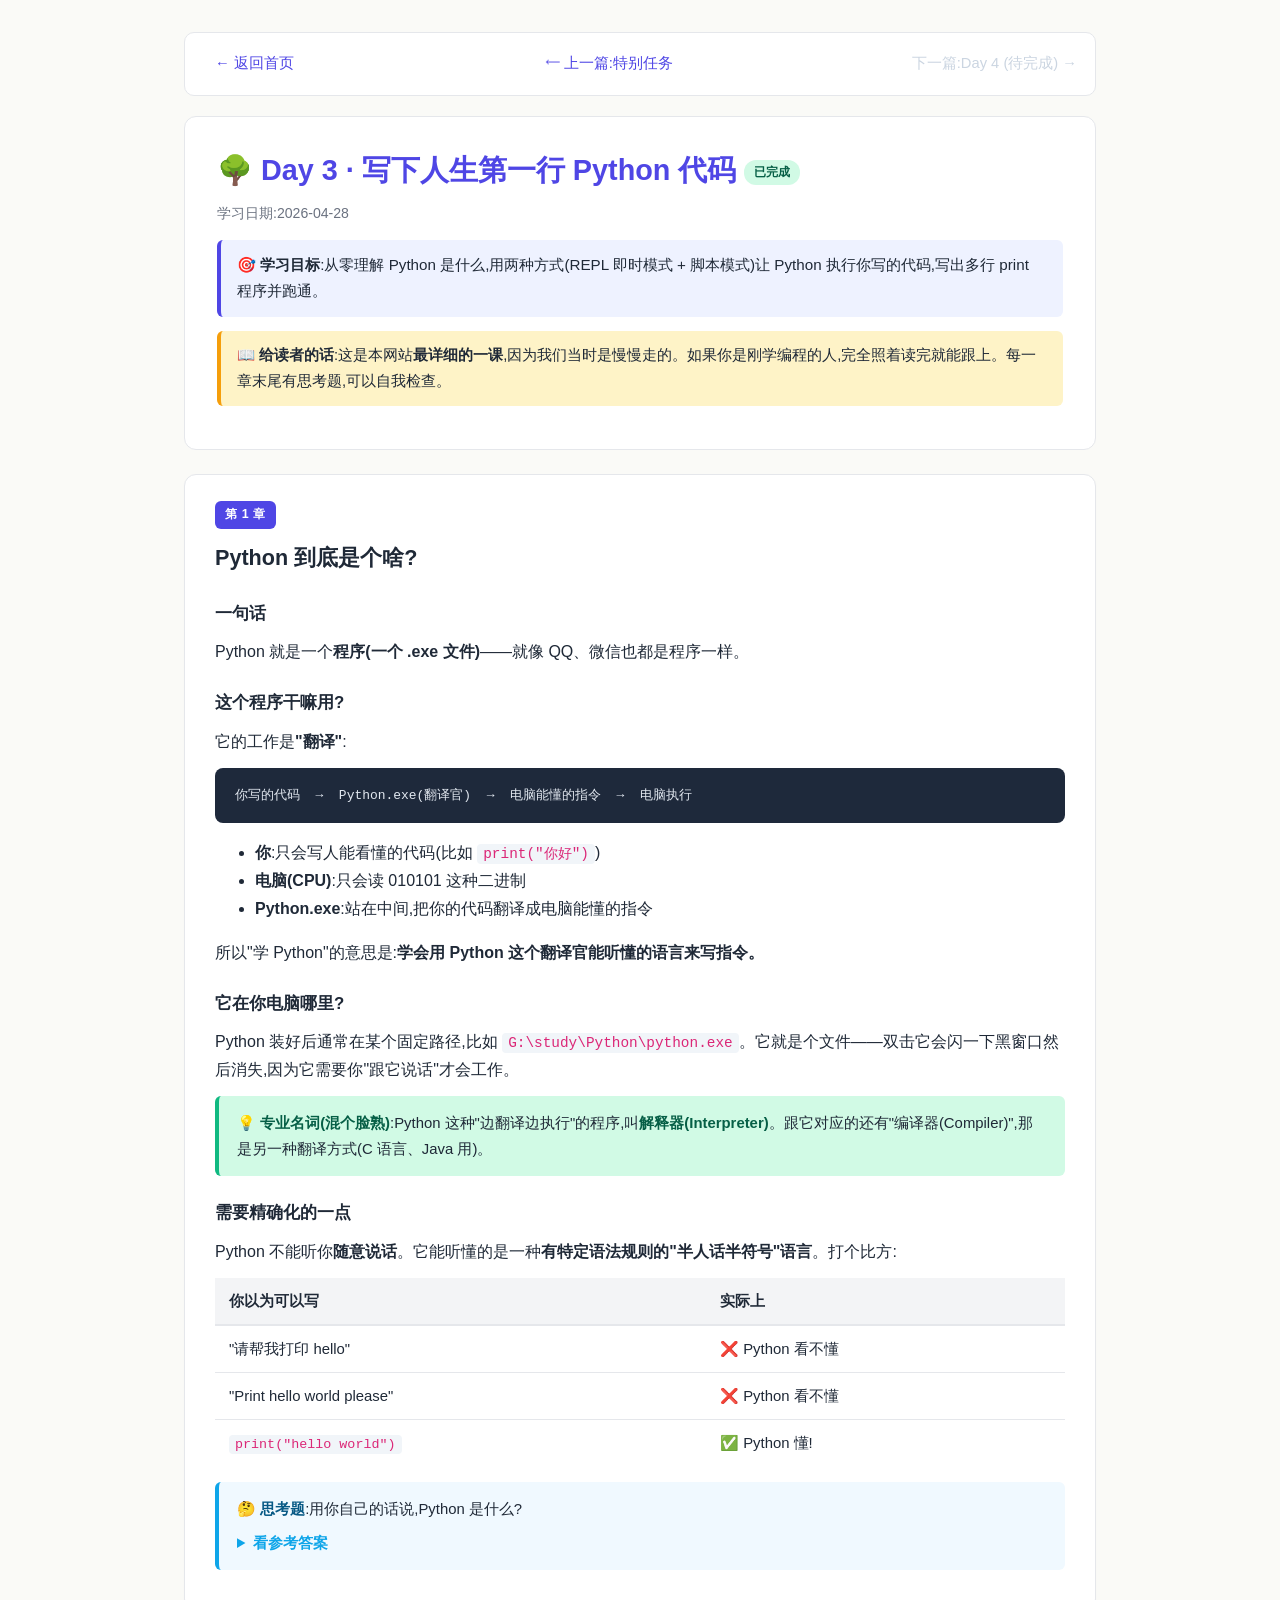
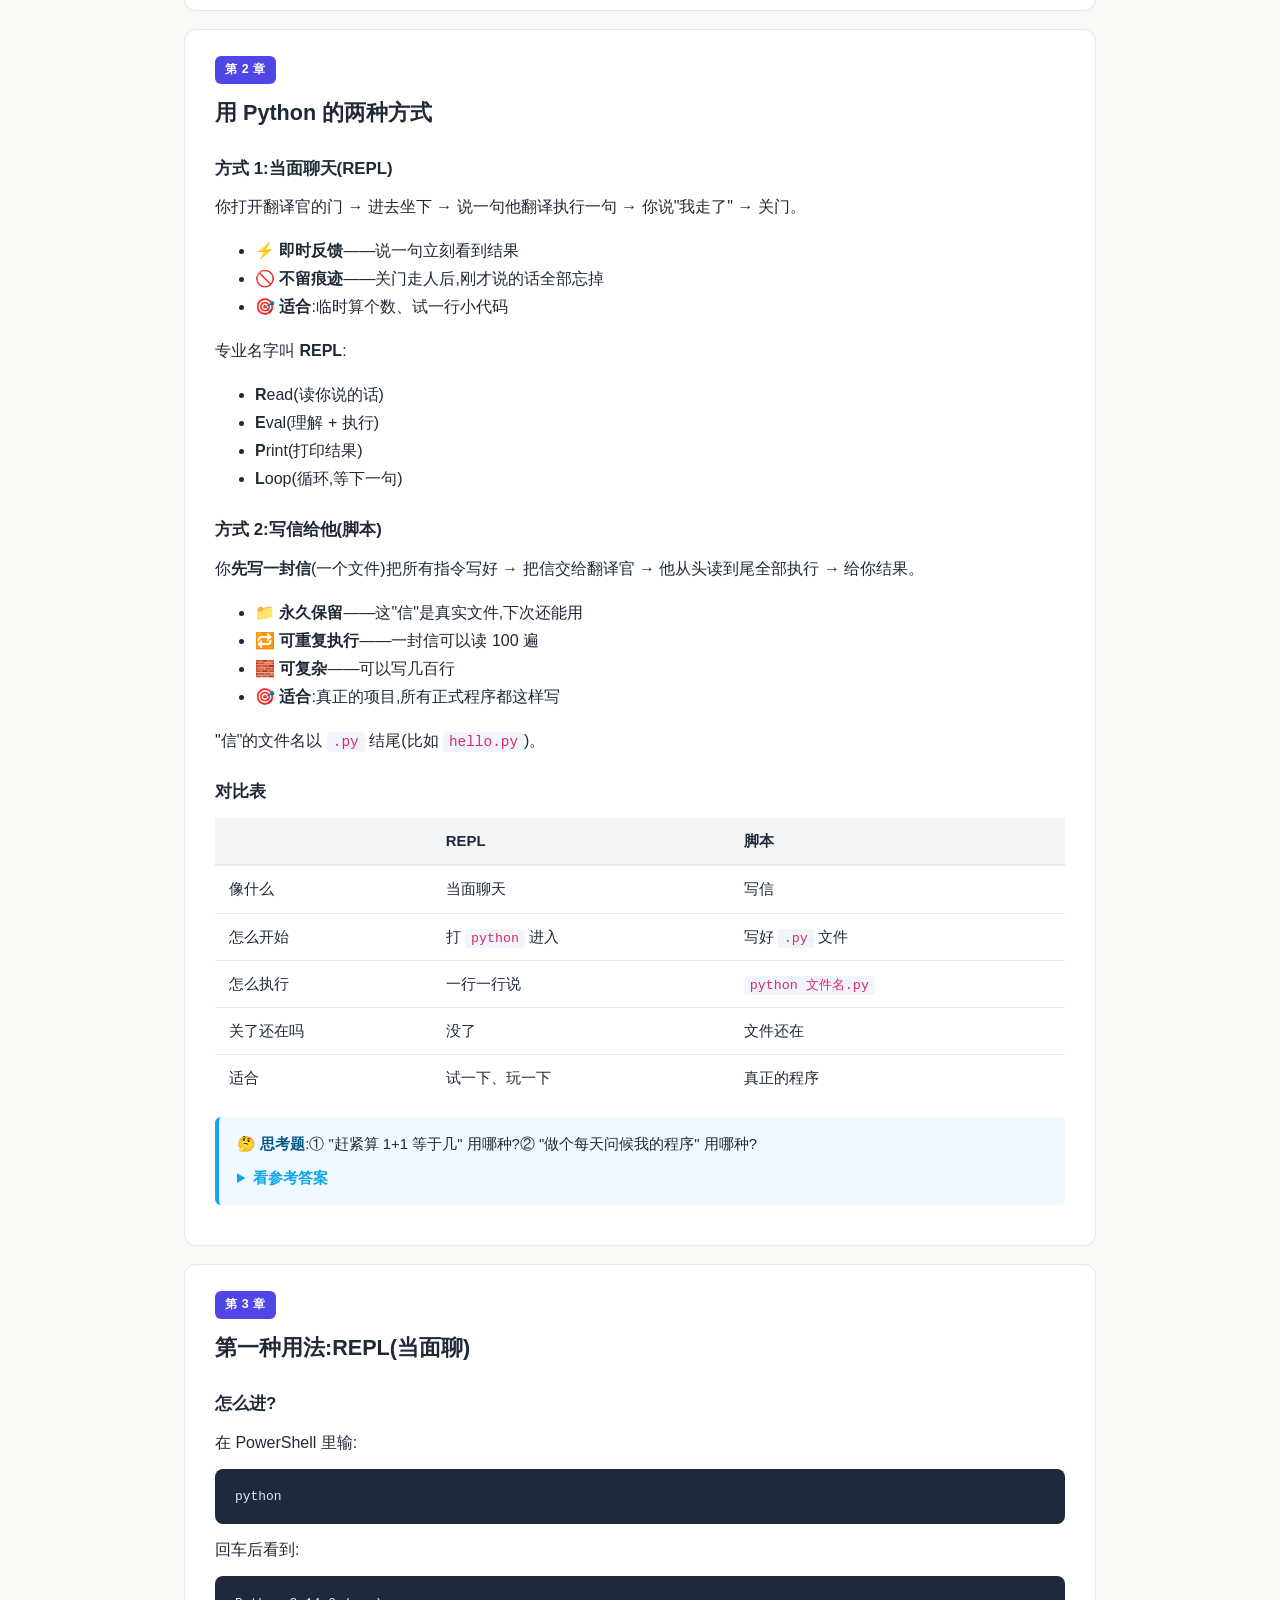
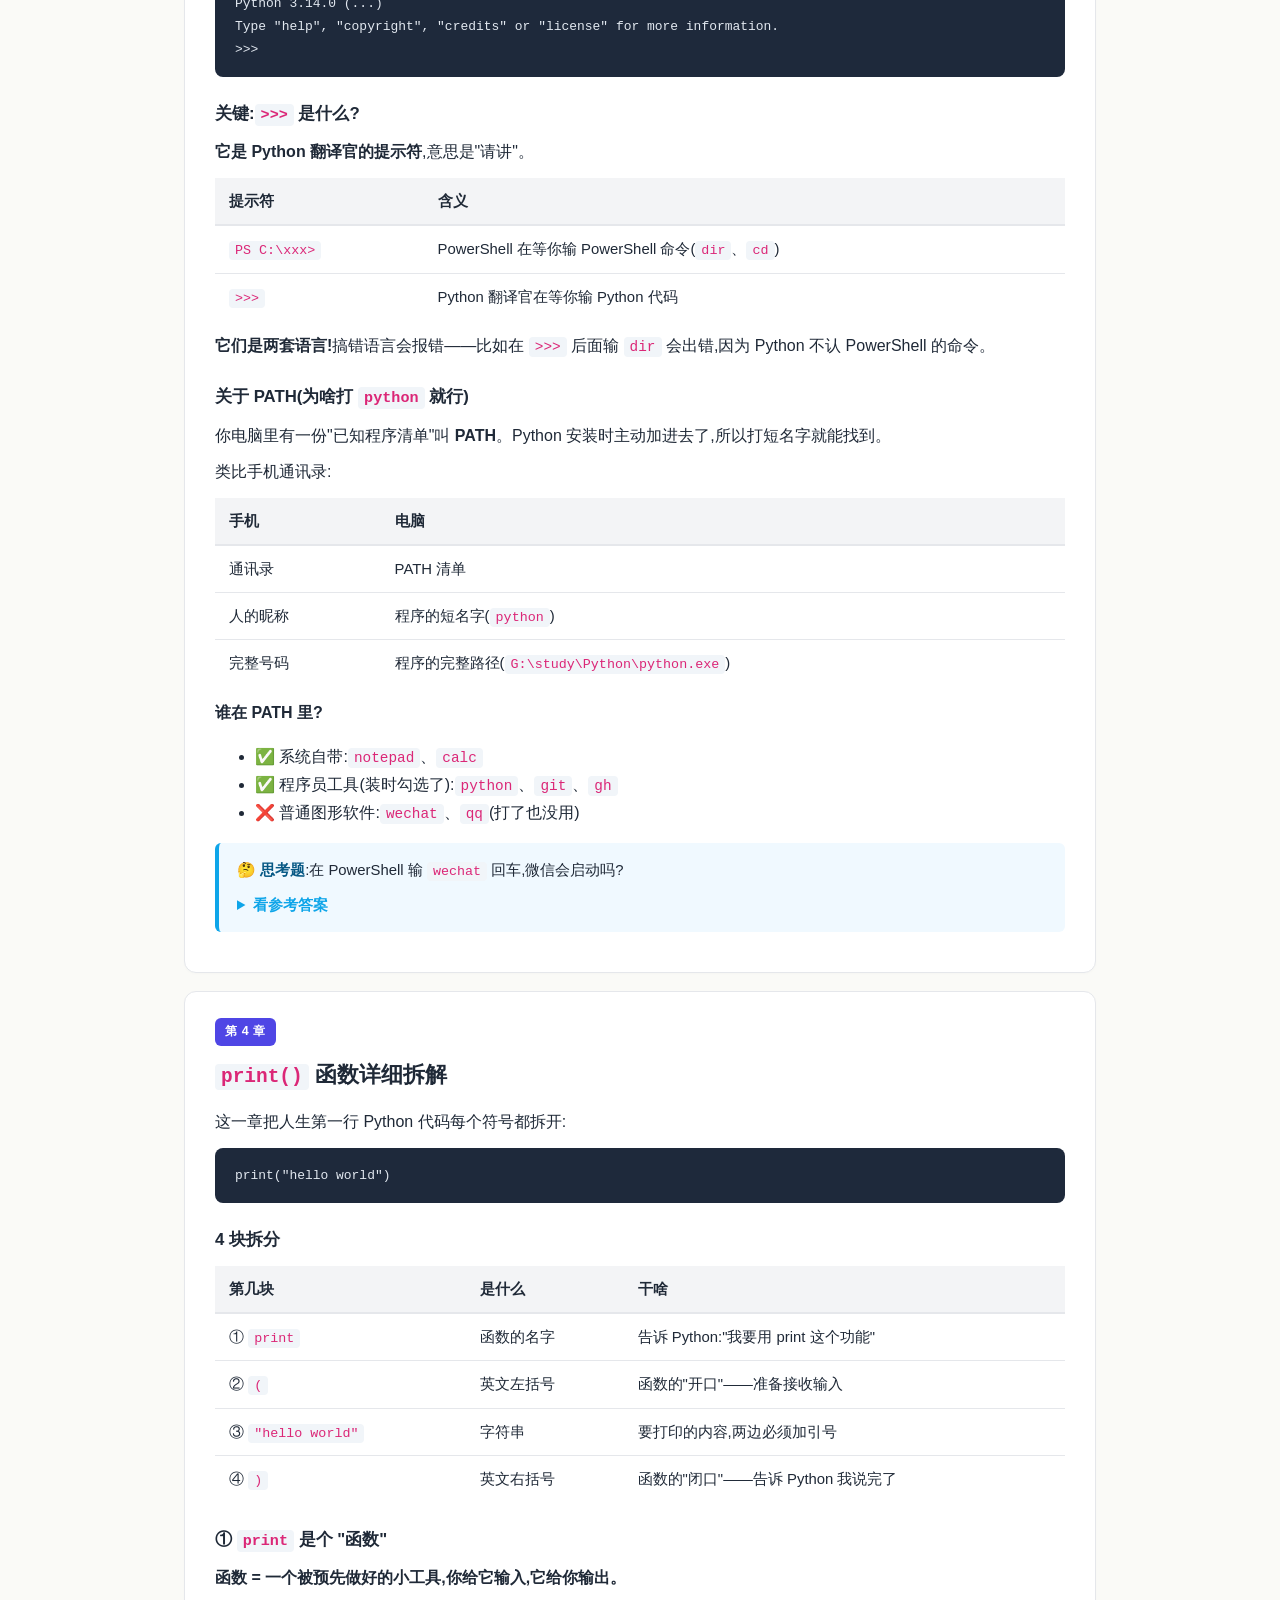
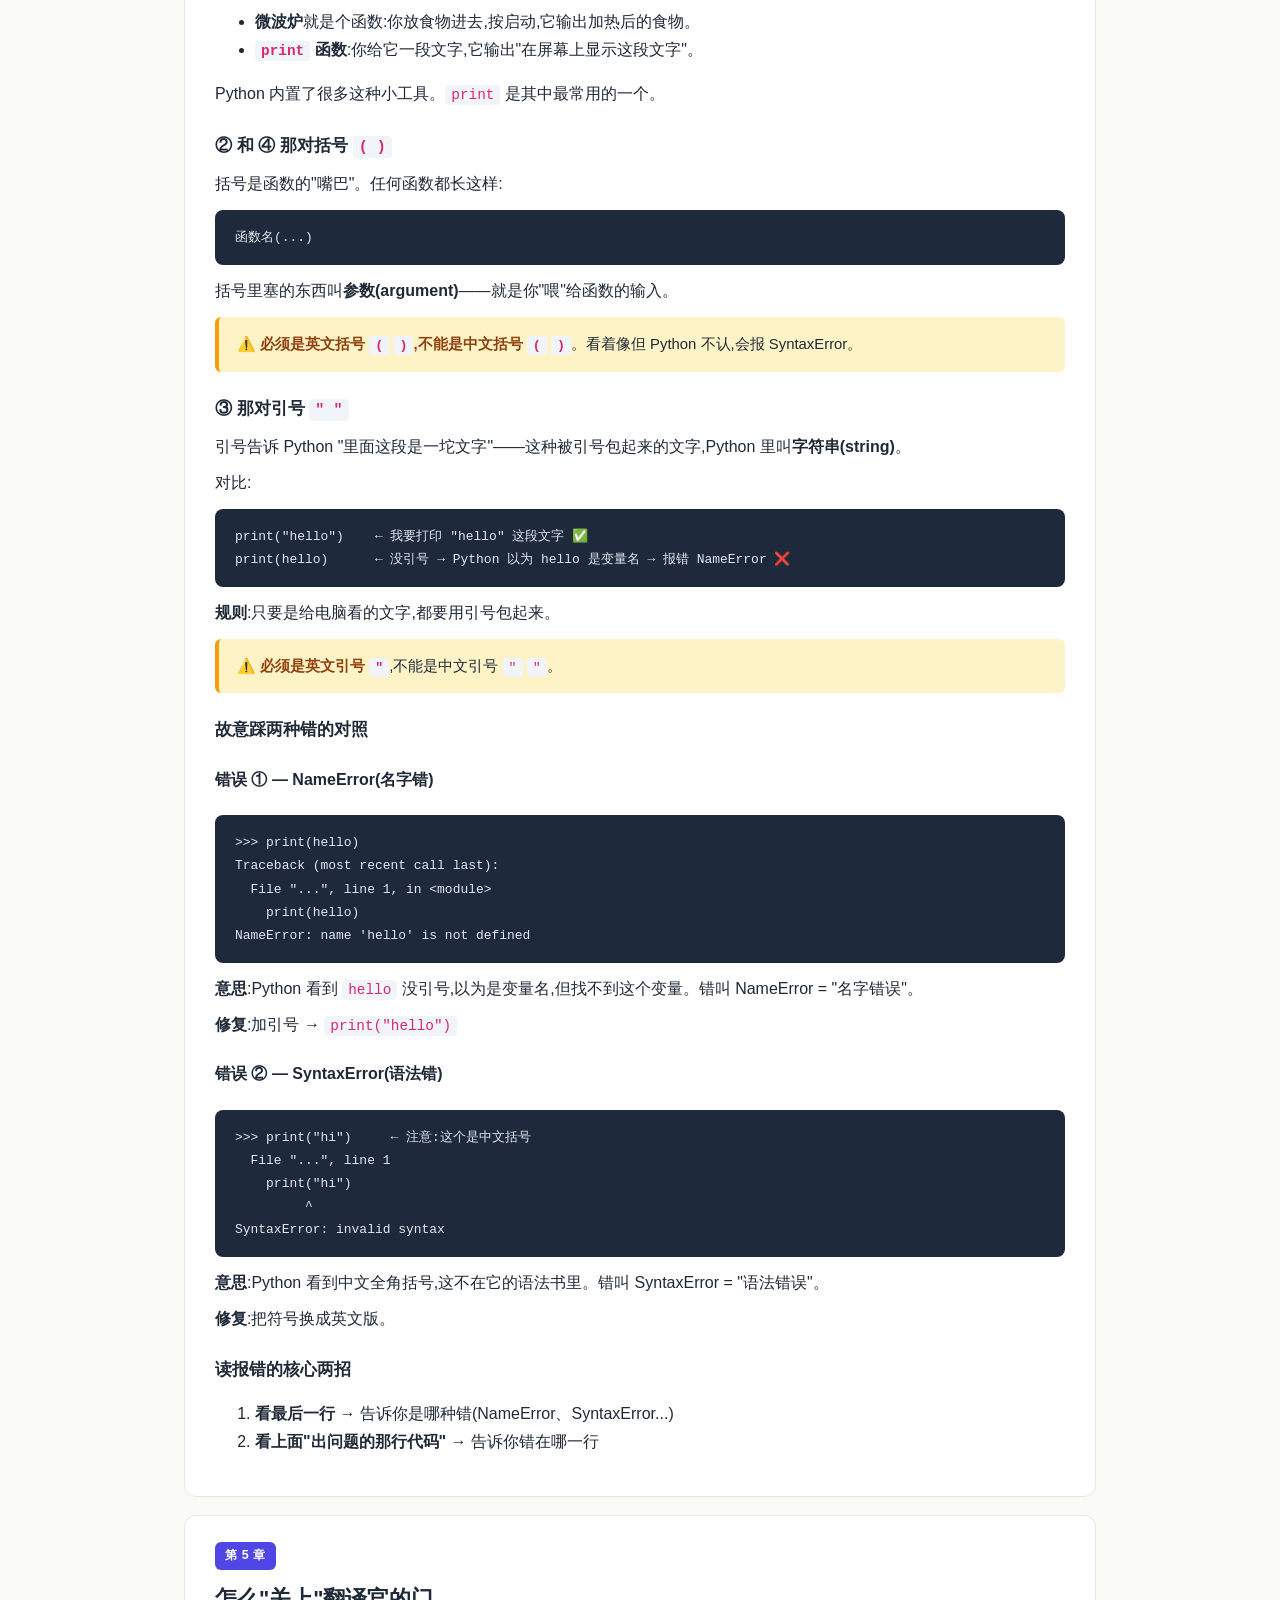
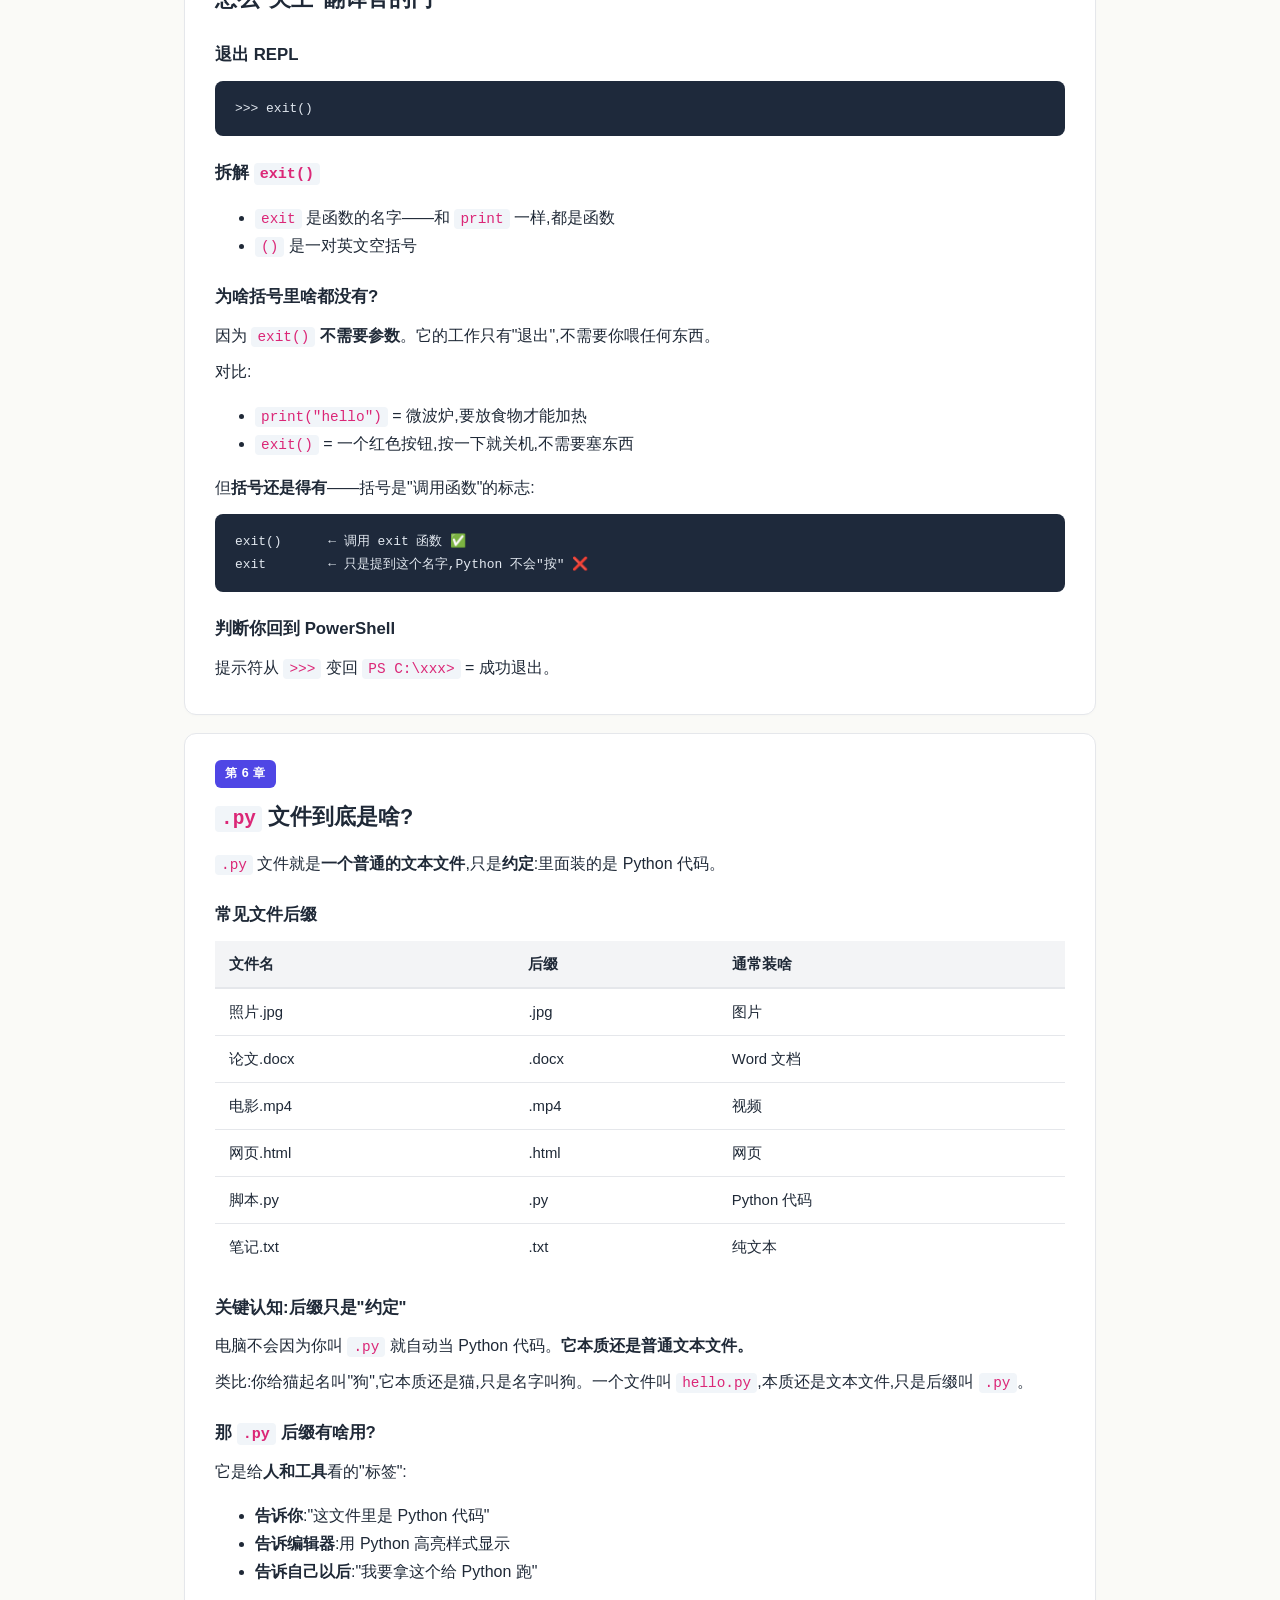
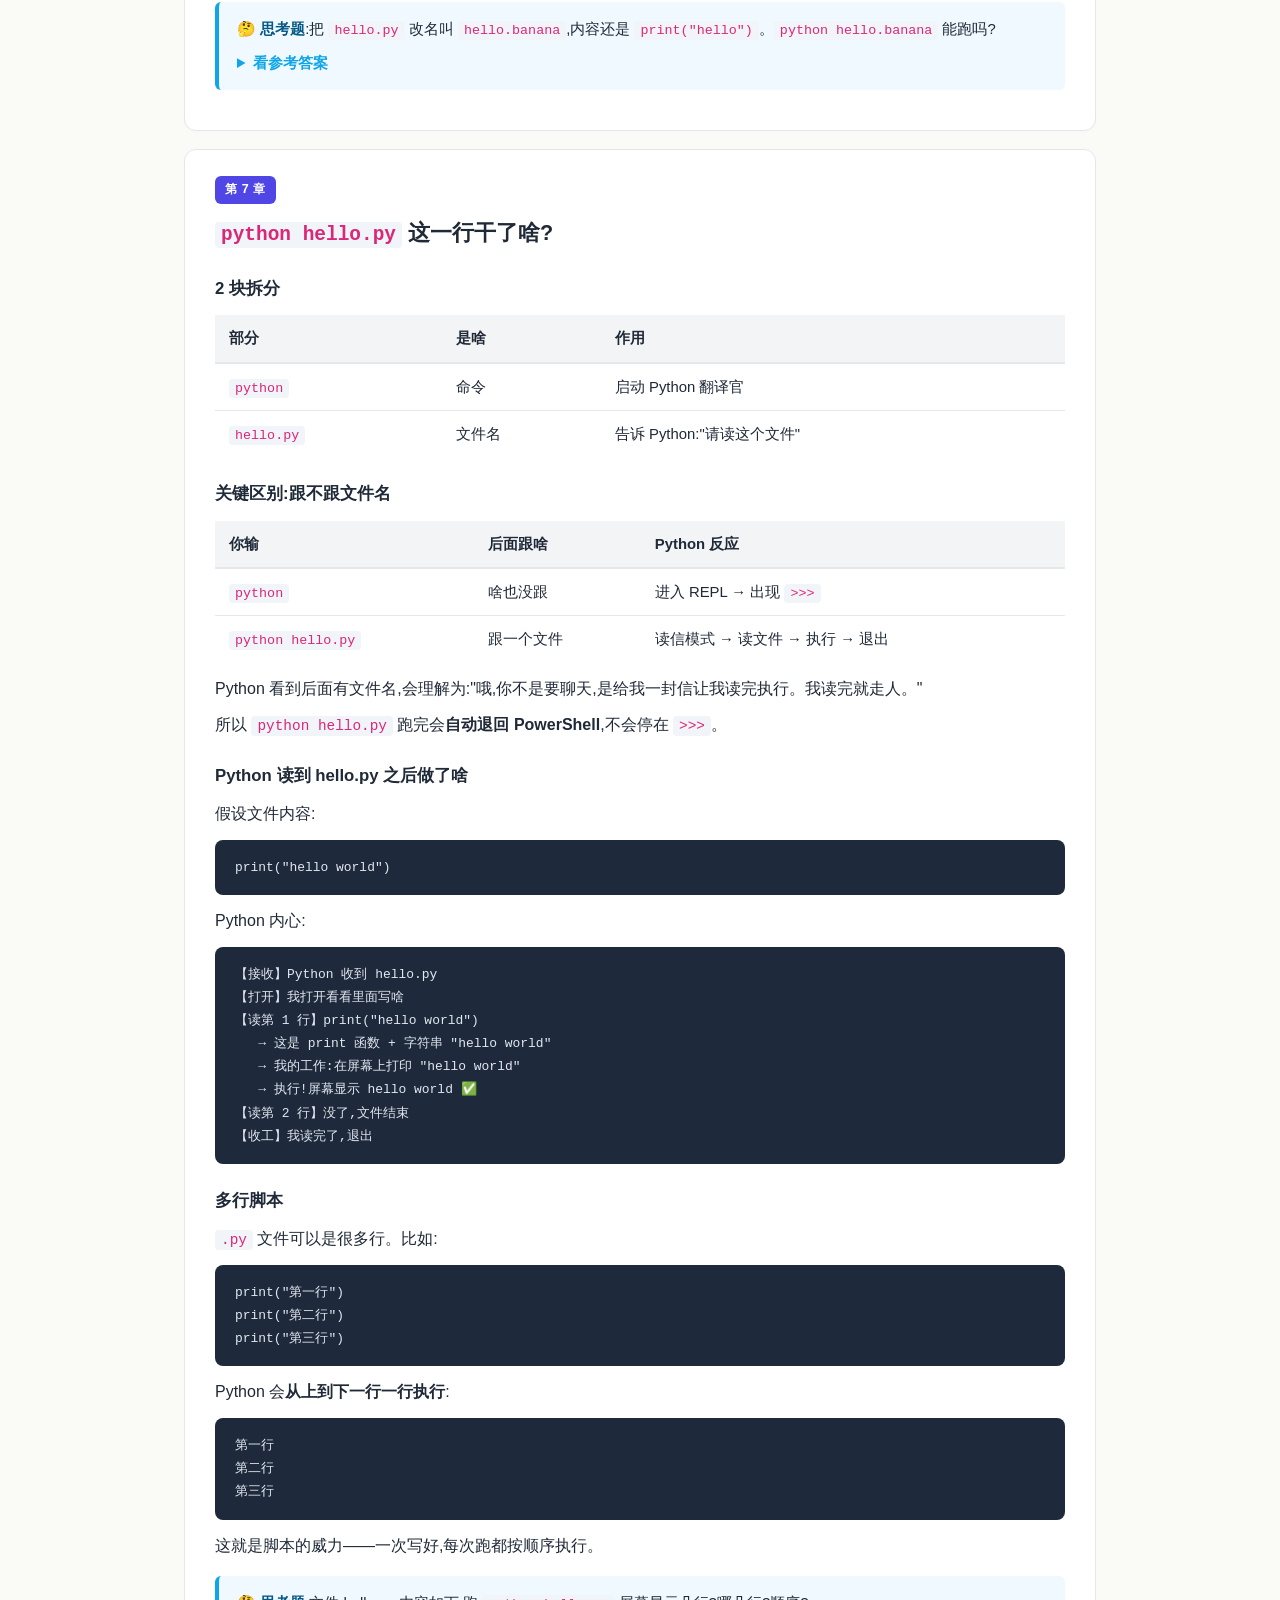
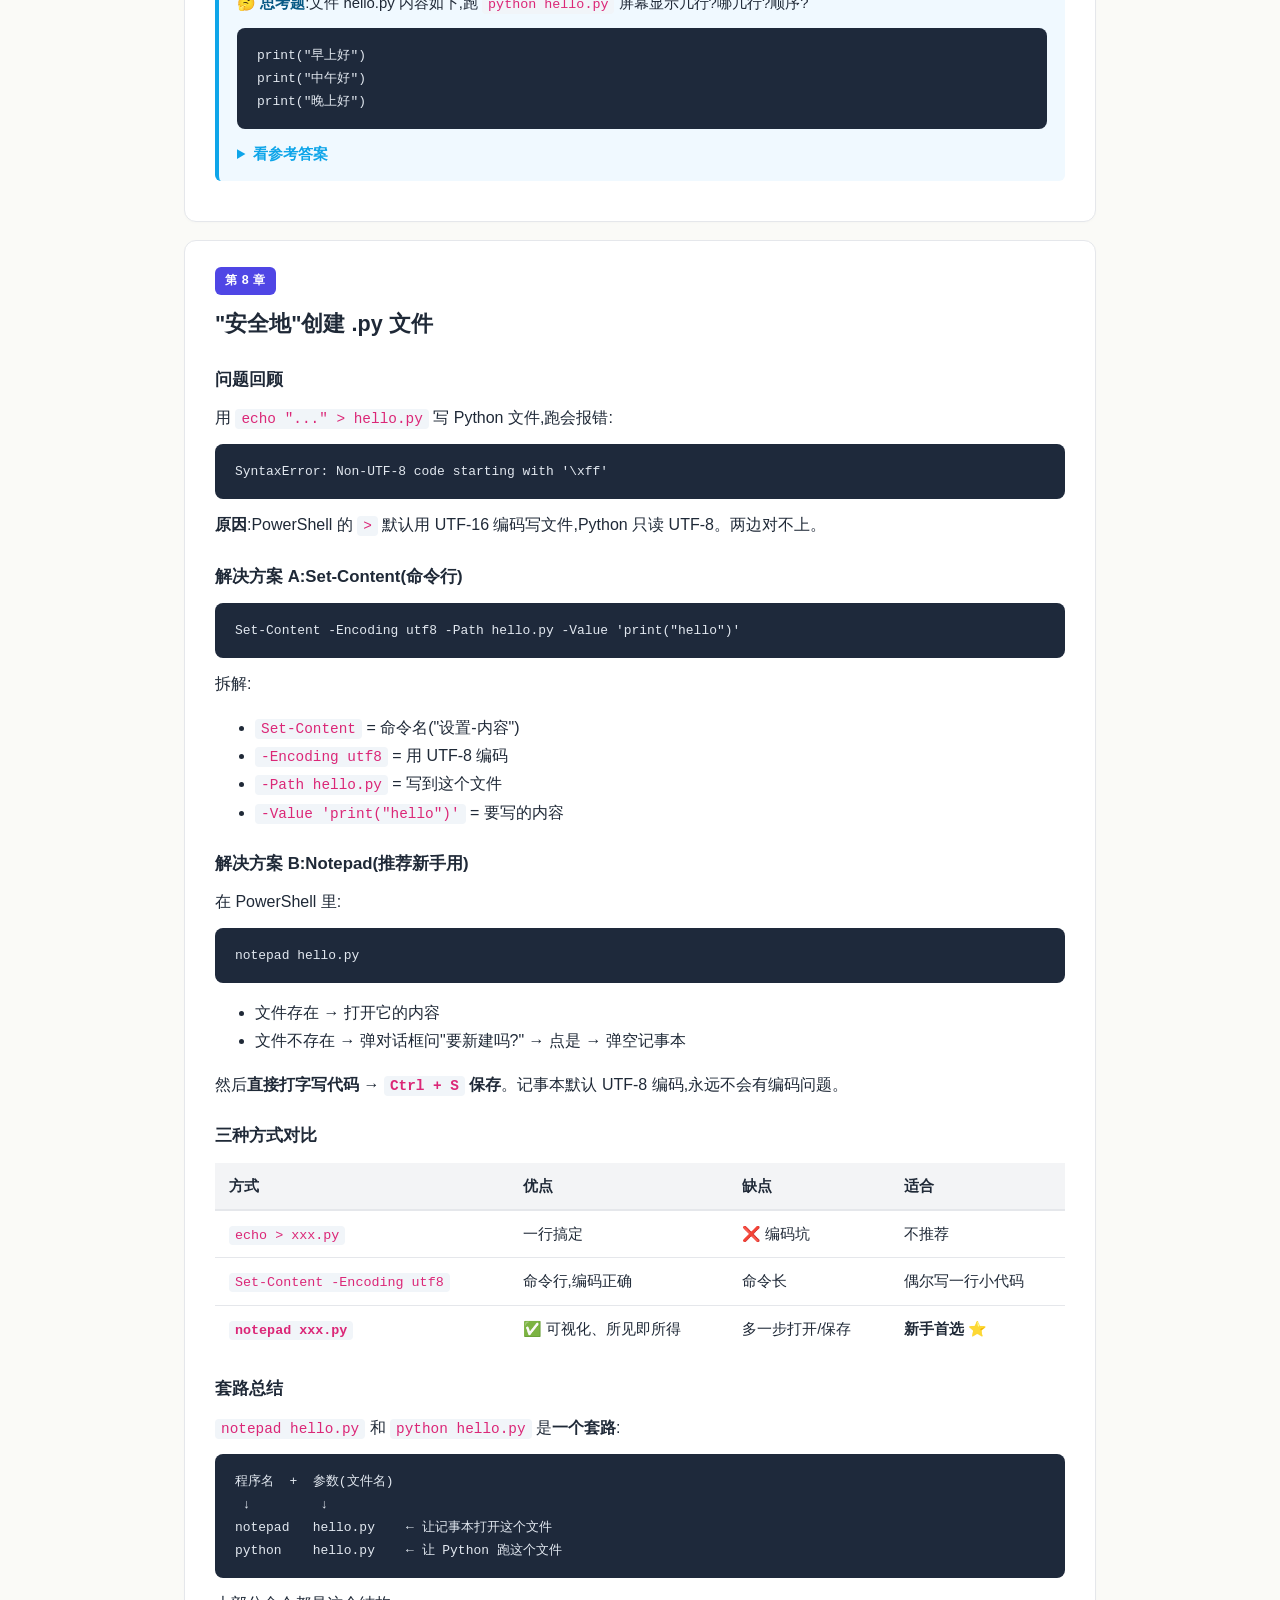
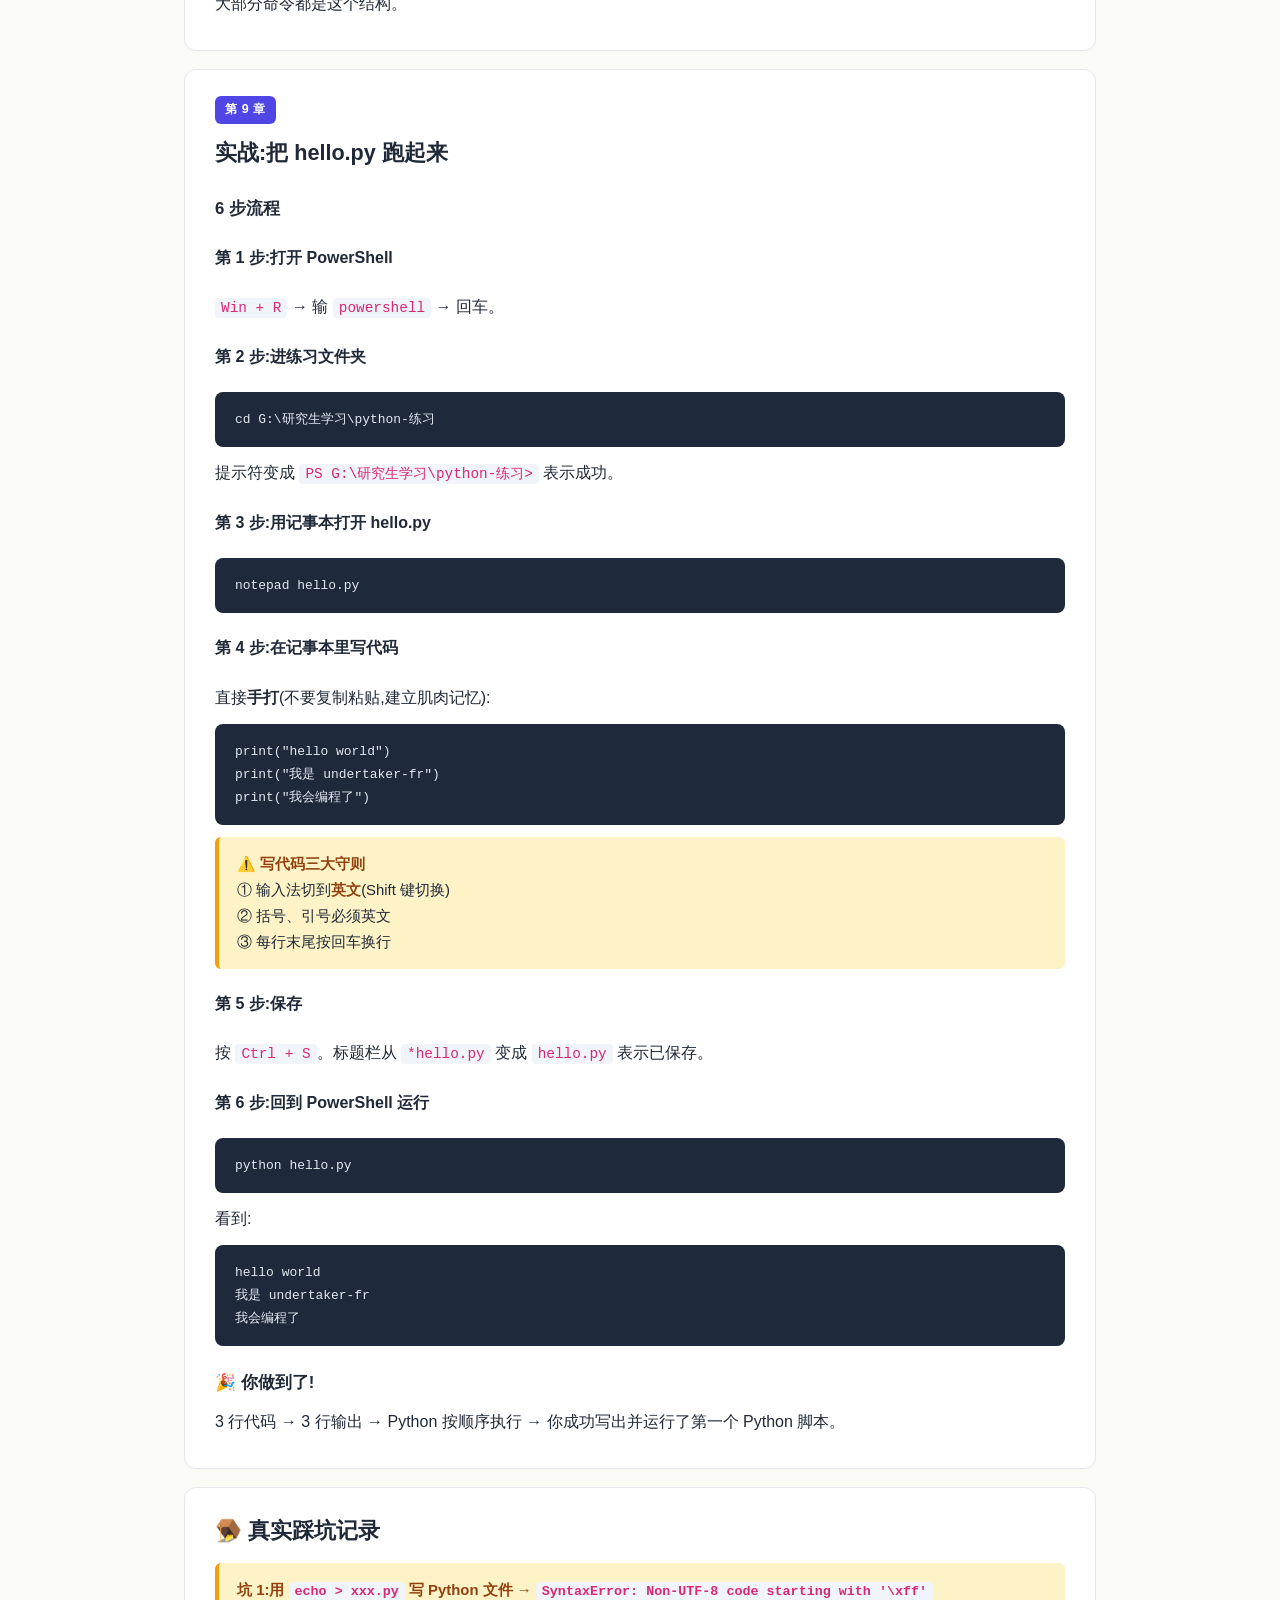
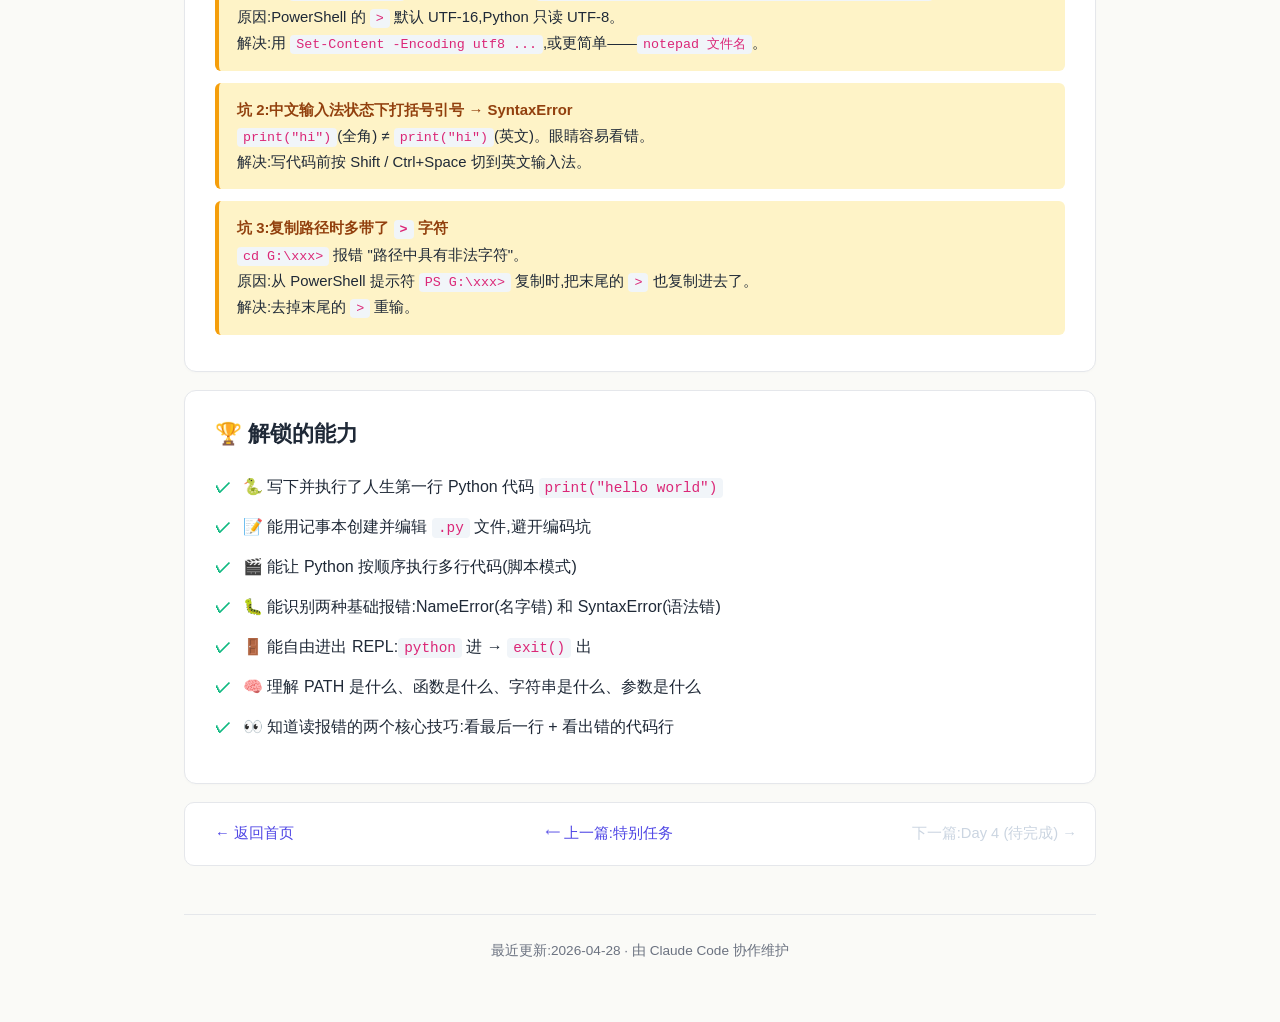
==== day3.html @ 20f5bf11 "Restructure notes site to multi-page architecture with detailed tutorials - Extract shared styles to" ====
<!DOCTYPE html>
<html lang="zh-CN">
<head>
<meta charset="UTF-8">
<meta name="viewport" content="width=device-width, initial-scale=1.0">
<title>Day 3 · 写下第一行 Python 代码 - 我的编程学习笔记</title>
<link rel="stylesheet" href="styles.css">
</head>
<body>

<div class="container">

  <nav class="page-nav">
    <a href="index.html">← 返回首页</a>
    <a href="deployment.html">⟵ 上一篇:特别任务</a>
    <span class="nav-disabled">下一篇:Day 4 (待完成) →</span>
  </nav>

  <header class="day-header">
    <h1>🌳 Day 3 · 写下人生第一行 Python 代码<span class="tag tag-done">已完成</span></h1>
    <div class="day-date">学习日期:2026-04-28</div>
    <p class="goal-box">🎯 <strong>学习目标</strong>:从零理解 Python 是什么,用两种方式(REPL 即时模式 + 脚本模式)让 Python 执行你写的代码,写出多行 print 程序并跑通。</p>
    <p style="background:#fef3c7;padding:12px 16px;border-radius:6px;border-left:4px solid var(--orange);font-size:0.92rem;margin-top:14px;">
      📖 <strong>给读者的话</strong>:这是本网站<strong>最详细的一课</strong>,因为我们当时是慢慢走的。如果你是刚学编程的人,完全照着读完就能跟上。每一章末尾有思考题,可以自我检查。
    </p>
  </header>

  <!-- Chapter 1 -->
  <section class="chapter">
    <span class="chapter-num">第 1 章</span>
    <h2>Python 到底是个啥?</h2>

    <h3>一句话</h3>
    <p>Python 就是一个<strong>程序(一个 .exe 文件)</strong>——就像 QQ、微信也都是程序一样。</p>

    <h3>这个程序干嘛用?</h3>
    <p>它的工作是<strong>"翻译"</strong>:</p>
    <pre><code>你写的代码  →  Python.exe(翻译官)  →  电脑能懂的指令  →  电脑执行</code></pre>
    <ul>
      <li><strong>你</strong>:只会写人能看懂的代码(比如 <code>print("你好")</code>)</li>
      <li><strong>电脑(CPU)</strong>:只会读 010101 这种二进制</li>
      <li><strong>Python.exe</strong>:站在中间,把你的代码翻译成电脑能懂的指令</li>
    </ul>
    <p>所以"学 Python"的意思是:<strong>学会用 Python 这个翻译官能听懂的语言来写指令。</strong></p>

    <h3>它在你电脑哪里?</h3>
    <p>Python 装好后通常在某个固定路径,比如 <code>G:\study\Python\python.exe</code>。它就是个文件——双击它会闪一下黑窗口然后消失,因为它需要你"跟它说话"才会工作。</p>

    <div class="tip"><strong>💡 专业名词(混个脸熟)</strong>:Python 这种"边翻译边执行"的程序,叫<strong>解释器(Interpreter)</strong>。跟它对应的还有"编译器(Compiler)",那是另一种翻译方式(C 语言、Java 用)。</div>

    <h3>需要精确化的一点</h3>
    <p>Python 不能听你<strong>随意说话</strong>。它能听懂的是一种<strong>有特定语法规则的"半人话半符号"语言</strong>。打个比方:</p>
    <table>
      <tr><th>你以为可以写</th><th>实际上</th></tr>
      <tr><td>"请帮我打印 hello"</td><td>❌ Python 看不懂</td></tr>
      <tr><td>"Print hello world please"</td><td>❌ Python 看不懂</td></tr>
      <tr><td><code>print("hello world")</code></td><td>✅ Python 懂!</td></tr>
    </table>

    <div class="thinking">
      <strong>🤔 思考题</strong>:用你自己的话说,Python 是什么?
      <details><summary>看参考答案</summary>
      <div class="answer">Python 是一个翻译器,能把"用 Python 语言写的代码"翻译成电脑能执行的指令。</div>
      </details>
    </div>
  </section>

  <!-- Chapter 2 -->
  <section class="chapter">
    <span class="chapter-num">第 2 章</span>
    <h2>用 Python 的两种方式</h2>

    <h3>方式 1:当面聊天(REPL)</h3>
    <p>你打开翻译官的门 → 进去坐下 → 说一句他翻译执行一句 → 你说"我走了" → 关门。</p>
    <ul>
      <li>⚡ <strong>即时反馈</strong>——说一句立刻看到结果</li>
      <li>🚫 <strong>不留痕迹</strong>——关门走人后,刚才说的话全部忘掉</li>
      <li>🎯 <strong>适合</strong>:临时算个数、试一行小代码</li>
    </ul>
    <p>专业名字叫 <strong>REPL</strong>:</p>
    <ul>
      <li><strong>R</strong>ead(读你说的话)</li>
      <li><strong>E</strong>val(理解 + 执行)</li>
      <li><strong>P</strong>rint(打印结果)</li>
      <li><strong>L</strong>oop(循环,等下一句)</li>
    </ul>

    <h3>方式 2:写信给他(脚本)</h3>
    <p>你<strong>先写一封信</strong>(一个文件)把所有指令写好 → 把信交给翻译官 → 他从头读到尾全部执行 → 给你结果。</p>
    <ul>
      <li>📁 <strong>永久保留</strong>——这"信"是真实文件,下次还能用</li>
      <li>🔁 <strong>可重复执行</strong>——一封信可以读 100 遍</li>
      <li>🧱 <strong>可复杂</strong>——可以写几百行</li>
      <li>🎯 <strong>适合</strong>:真正的项目,所有正式程序都这样写</li>
    </ul>
    <p>"信"的文件名以 <code>.py</code> 结尾(比如 <code>hello.py</code>)。</p>

    <h3>对比表</h3>
    <table>
      <tr><th></th><th>REPL</th><th>脚本</th></tr>
      <tr><td>像什么</td><td>当面聊天</td><td>写信</td></tr>
      <tr><td>怎么开始</td><td>打 <code>python</code> 进入</td><td>写好 <code>.py</code> 文件</td></tr>
      <tr><td>怎么执行</td><td>一行一行说</td><td><code>python 文件名.py</code></td></tr>
      <tr><td>关了还在吗</td><td>没了</td><td>文件还在</td></tr>
      <tr><td>适合</td><td>试一下、玩一下</td><td>真正的程序</td></tr>
    </table>

    <div class="thinking">
      <strong>🤔 思考题</strong>:① "赶紧算 1+1 等于几" 用哪种?② "做个每天问候我的程序" 用哪种?
      <details><summary>看参考答案</summary>
      <div class="answer">① REPL——一次性小问题,不需要保存。<br>② 脚本——要重复使用、永久保留,必须存进文件。</div>
      </details>
    </div>
  </section>

  <!-- Chapter 3 -->
  <section class="chapter">
    <span class="chapter-num">第 3 章</span>
    <h2>第一种用法:REPL(当面聊)</h2>

    <h3>怎么进?</h3>
    <p>在 PowerShell 里输:</p>
    <pre><code>python</code></pre>
    <p>回车后看到:</p>
    <pre><code>Python 3.14.0 (...)
Type "help", "copyright", "credits" or "license" for more information.
&gt;&gt;&gt;</code></pre>

    <h3>关键:<code>&gt;&gt;&gt;</code> 是什么?</h3>
    <p><strong>它是 Python 翻译官的提示符</strong>,意思是"请讲"。</p>

    <table>
      <tr><th>提示符</th><th>含义</th></tr>
      <tr><td><code>PS C:\xxx&gt;</code></td><td>PowerShell 在等你输 PowerShell 命令(<code>dir</code>、<code>cd</code>)</td></tr>
      <tr><td><code>&gt;&gt;&gt;</code></td><td>Python 翻译官在等你输 Python 代码</td></tr>
    </table>

    <p><strong>它们是两套语言!</strong>搞错语言会报错——比如在 <code>&gt;&gt;&gt;</code> 后面输 <code>dir</code> 会出错,因为 Python 不认 PowerShell 的命令。</p>

    <h3>关于 PATH(为啥打 <code>python</code> 就行)</h3>
    <p>你电脑里有一份"已知程序清单"叫 <strong>PATH</strong>。Python 安装时主动加进去了,所以打短名字就能找到。</p>

    <p>类比手机通讯录:</p>
    <table>
      <tr><th>手机</th><th>电脑</th></tr>
      <tr><td>通讯录</td><td>PATH 清单</td></tr>
      <tr><td>人的昵称</td><td>程序的短名字(<code>python</code>)</td></tr>
      <tr><td>完整号码</td><td>程序的完整路径(<code>G:\study\Python\python.exe</code>)</td></tr>
    </table>

    <p><strong>谁在 PATH 里?</strong></p>
    <ul>
      <li>✅ 系统自带:<code>notepad</code>、<code>calc</code></li>
      <li>✅ 程序员工具(装时勾选了):<code>python</code>、<code>git</code>、<code>gh</code></li>
      <li>❌ 普通图形软件:<code>wechat</code>、<code>qq</code>(打了也没用)</li>
    </ul>

    <div class="thinking">
      <strong>🤔 思考题</strong>:在 PowerShell 输 <code>wechat</code> 回车,微信会启动吗?
      <details><summary>看参考答案</summary>
      <div class="answer">通常不会。微信不在 PATH 清单里(它是给普通用户用的图形软件,通常双击图标启动,没必要加进 PATH)。要在终端启动微信得给完整路径。</div>
      </details>
    </div>
  </section>

  <!-- Chapter 4 -->
  <section class="chapter">
    <span class="chapter-num">第 4 章</span>
    <h2><code>print()</code> 函数详细拆解</h2>

    <p>这一章把人生第一行 Python 代码每个符号都拆开:</p>
    <pre><code>print("hello world")</code></pre>

    <h3>4 块拆分</h3>
    <table>
      <tr><th>第几块</th><th>是什么</th><th>干啥</th></tr>
      <tr><td>① <code>print</code></td><td>函数的名字</td><td>告诉 Python:"我要用 print 这个功能"</td></tr>
      <tr><td>② <code>(</code></td><td>英文左括号</td><td>函数的"开口"——准备接收输入</td></tr>
      <tr><td>③ <code>"hello world"</code></td><td>字符串</td><td>要打印的内容,两边必须加引号</td></tr>
      <tr><td>④ <code>)</code></td><td>英文右括号</td><td>函数的"闭口"——告诉 Python 我说完了</td></tr>
    </table>

    <h3>① <code>print</code> 是个 "函数"</h3>
    <p><strong>函数 = 一个被预先做好的小工具,你给它输入,它给你输出。</strong></p>
    <ul>
      <li><strong>微波炉</strong>就是个函数:你放食物进去,按启动,它输出加热后的食物。</li>
      <li><strong><code>print</code> 函数</strong>:你给它一段文字,它输出"在屏幕上显示这段文字"。</li>
    </ul>
    <p>Python 内置了很多这种小工具。<code>print</code> 是其中最常用的一个。</p>

    <h3>② 和 ④ 那对括号 <code>( )</code></h3>
    <p>括号是函数的"嘴巴"。任何函数都长这样:</p>
    <pre><code>函数名(...)</code></pre>
    <p>括号里塞的东西叫<strong>参数(argument)</strong>——就是你"喂"给函数的输入。</p>

    <div class="pitfall">
      <strong>⚠️ 必须是英文括号 <code>(</code> <code>)</code>,不能是中文括号 <code>(</code> <code>)</code></strong>。看着像但 Python 不认,会报 SyntaxError。
    </div>

    <h3>③ 那对引号 <code>" "</code></h3>
    <p>引号告诉 Python "里面这段是一坨文字"——这种被引号包起来的文字,Python 里叫<strong>字符串(string)</strong>。</p>

    <p>对比:</p>
    <pre><code>print("hello")    ← 我要打印 "hello" 这段文字 ✅
print(hello)      ← 没引号 → Python 以为 hello 是变量名 → 报错 NameError ❌</code></pre>

    <p><strong>规则</strong>:只要是给电脑看的文字,都要用引号包起来。</p>

    <div class="pitfall">
      <strong>⚠️ 必须是英文引号 <code>"</code></strong>,不能是中文引号 <code>"</code> <code>"</code>。
    </div>

    <h3>故意踩两种错的对照</h3>

    <h4>错误 ① — NameError(名字错)</h4>
    <pre><code>&gt;&gt;&gt; print(hello)
Traceback (most recent call last):
  File "...", line 1, in &lt;module&gt;
    print(hello)
NameError: name 'hello' is not defined</code></pre>
    <p><strong>意思</strong>:Python 看到 <code>hello</code> 没引号,以为是变量名,但找不到这个变量。错叫 NameError = "名字错误"。</p>
    <p><strong>修复</strong>:加引号 → <code>print("hello")</code></p>

    <h4>错误 ② — SyntaxError(语法错)</h4>
    <pre><code>&gt;&gt;&gt; print("hi")     ← 注意:这个是中文括号
  File "...", line 1
    print("hi")
         ^
SyntaxError: invalid syntax</code></pre>
    <p><strong>意思</strong>:Python 看到中文全角括号,这不在它的语法书里。错叫 SyntaxError = "语法错误"。</p>
    <p><strong>修复</strong>:把符号换成英文版。</p>

    <h3>读报错的核心两招</h3>
    <ol>
      <li><strong>看最后一行</strong> → 告诉你是哪种错(NameError、SyntaxError...)</li>
      <li><strong>看上面"出问题的那行代码"</strong> → 告诉你错在哪一行</li>
    </ol>
  </section>

  <!-- Chapter 5 -->
  <section class="chapter">
    <span class="chapter-num">第 5 章</span>
    <h2>怎么"关上"翻译官的门</h2>

    <h3>退出 REPL</h3>
    <pre><code>&gt;&gt;&gt; exit()</code></pre>

    <h3>拆解 <code>exit()</code></h3>
    <ul>
      <li><code>exit</code> 是函数的名字——和 <code>print</code> 一样,都是函数</li>
      <li><code>()</code> 是一对英文空括号</li>
    </ul>

    <h3>为啥括号里啥都没有?</h3>
    <p>因为 <code>exit()</code> <strong>不需要参数</strong>。它的工作只有"退出",不需要你喂任何东西。</p>

    <p>对比:</p>
    <ul>
      <li><code>print("hello")</code> = 微波炉,要放食物才能加热</li>
      <li><code>exit()</code> = 一个红色按钮,按一下就关机,不需要塞东西</li>
    </ul>

    <p>但<strong>括号还是得有</strong>——括号是"调用函数"的标志:</p>
    <pre><code>exit()      ← 调用 exit 函数 ✅
exit        ← 只是提到这个名字,Python 不会"按" ❌</code></pre>

    <h3>判断你回到 PowerShell</h3>
    <p>提示符从 <code>&gt;&gt;&gt;</code> 变回 <code>PS C:\xxx&gt;</code> = 成功退出。</p>
  </section>

  <!-- Chapter 6 -->
  <section class="chapter">
    <span class="chapter-num">第 6 章</span>
    <h2><code>.py</code> 文件到底是啥?</h2>

    <p><code>.py</code> 文件就是<strong>一个普通的文本文件</strong>,只是<strong>约定</strong>:里面装的是 Python 代码。</p>

    <h3>常见文件后缀</h3>
    <table>
      <tr><th>文件名</th><th>后缀</th><th>通常装啥</th></tr>
      <tr><td>照片.jpg</td><td>.jpg</td><td>图片</td></tr>
      <tr><td>论文.docx</td><td>.docx</td><td>Word 文档</td></tr>
      <tr><td>电影.mp4</td><td>.mp4</td><td>视频</td></tr>
      <tr><td>网页.html</td><td>.html</td><td>网页</td></tr>
      <tr><td>脚本.py</td><td>.py</td><td>Python 代码</td></tr>
      <tr><td>笔记.txt</td><td>.txt</td><td>纯文本</td></tr>
    </table>

    <h3>关键认知:后缀只是"约定"</h3>
    <p>电脑不会因为你叫 <code>.py</code> 就自动当 Python 代码。<strong>它本质还是普通文本文件。</strong></p>

    <p>类比:你给猫起名叫"狗",它本质还是猫,只是名字叫狗。一个文件叫 <code>hello.py</code>,本质还是文本文件,只是后缀叫 <code>.py</code>。</p>

    <h3>那 <code>.py</code> 后缀有啥用?</h3>
    <p>它是给<strong>人和工具</strong>看的"标签":</p>
    <ul>
      <li><strong>告诉你</strong>:"这文件里是 Python 代码"</li>
      <li><strong>告诉编辑器</strong>:用 Python 高亮样式显示</li>
      <li><strong>告诉自己以后</strong>:"我要拿这个给 Python 跑"</li>
    </ul>

    <div class="thinking">
      <strong>🤔 思考题</strong>:把 <code>hello.py</code> 改名叫 <code>hello.banana</code>,内容还是 <code>print("hello")</code>。<code>python hello.banana</code> 能跑吗?
      <details><summary>看参考答案</summary>
      <div class="answer">能跑!Python 不挑后缀,只要文件内容是合法 Python 代码,什么后缀都行。但实际工作中所有人都遵守 <code>.py</code> 这个约定,你也得遵守,否则别人看到你的文件不知道是啥。</div>
      </details>
    </div>
  </section>

  <!-- Chapter 7 -->
  <section class="chapter">
    <span class="chapter-num">第 7 章</span>
    <h2><code>python hello.py</code> 这一行干了啥?</h2>

    <h3>2 块拆分</h3>
    <table>
      <tr><th>部分</th><th>是啥</th><th>作用</th></tr>
      <tr><td><code>python</code></td><td>命令</td><td>启动 Python 翻译官</td></tr>
      <tr><td><code>hello.py</code></td><td>文件名</td><td>告诉 Python:"请读这个文件"</td></tr>
    </table>

    <h3>关键区别:跟不跟文件名</h3>
    <table>
      <tr><th>你输</th><th>后面跟啥</th><th>Python 反应</th></tr>
      <tr><td><code>python</code></td><td>啥也没跟</td><td>进入 REPL → 出现 <code>&gt;&gt;&gt;</code></td></tr>
      <tr><td><code>python hello.py</code></td><td>跟一个文件</td><td>读信模式 → 读文件 → 执行 → 退出</td></tr>
    </table>

    <p>Python 看到后面有文件名,会理解为:"哦,你不是要聊天,是给我一封信让我读完执行。我读完就走人。"</p>

    <p>所以 <code>python hello.py</code> 跑完会<strong>自动退回 PowerShell</strong>,不会停在 <code>&gt;&gt;&gt;</code>。</p>

    <h3>Python 读到 hello.py 之后做了啥</h3>
    <p>假设文件内容:</p>
    <pre><code>print("hello world")</code></pre>
    <p>Python 内心:</p>
    <pre><code>【接收】Python 收到 hello.py
【打开】我打开看看里面写啥
【读第 1 行】print("hello world")
   → 这是 print 函数 + 字符串 "hello world"
   → 我的工作:在屏幕上打印 "hello world"
   → 执行!屏幕显示 hello world ✅
【读第 2 行】没了,文件结束
【收工】我读完了,退出</code></pre>

    <h3>多行脚本</h3>
    <p><code>.py</code> 文件可以是很多行。比如:</p>
    <pre><code>print("第一行")
print("第二行")
print("第三行")</code></pre>
    <p>Python 会<strong>从上到下一行一行执行</strong>:</p>
    <pre><code>第一行
第二行
第三行</code></pre>

    <p>这就是脚本的威力——一次写好,每次跑都按顺序执行。</p>

    <div class="thinking">
      <strong>🤔 思考题</strong>:文件 hello.py 内容如下,跑 <code>python hello.py</code> 屏幕显示几行?哪几行?顺序?
      <pre><code>print("早上好")
print("中午好")
print("晚上好")</code></pre>
      <details><summary>看参考答案</summary>
      <div class="answer">3 行,从上到下:早上好、中午好、晚上好。Python 严格按文件顺序执行。</div>
      </details>
    </div>
  </section>

  <!-- Chapter 8 -->
  <section class="chapter">
    <span class="chapter-num">第 8 章</span>
    <h2>"安全地"创建 .py 文件</h2>

    <h3>问题回顾</h3>
    <p>用 <code>echo "..." &gt; hello.py</code> 写 Python 文件,跑会报错:</p>
    <pre><code>SyntaxError: Non-UTF-8 code starting with '\xff'</code></pre>
    <p><strong>原因</strong>:PowerShell 的 <code>&gt;</code> 默认用 UTF-16 编码写文件,Python 只读 UTF-8。两边对不上。</p>

    <h3>解决方案 A:Set-Content(命令行)</h3>
    <pre><code>Set-Content -Encoding utf8 -Path hello.py -Value 'print("hello")'</code></pre>
    <p>拆解:</p>
    <ul>
      <li><code>Set-Content</code> = 命令名("设置-内容")</li>
      <li><code>-Encoding utf8</code> = 用 UTF-8 编码</li>
      <li><code>-Path hello.py</code> = 写到这个文件</li>
      <li><code>-Value 'print("hello")'</code> = 要写的内容</li>
    </ul>

    <h3>解决方案 B:Notepad(推荐新手用)</h3>
    <p>在 PowerShell 里:</p>
    <pre><code>notepad hello.py</code></pre>
    <ul>
      <li>文件存在 → 打开它的内容</li>
      <li>文件不存在 → 弹对话框问"要新建吗?" → 点是 → 弹空记事本</li>
    </ul>
    <p>然后<strong>直接打字写代码 → <code>Ctrl + S</code> 保存</strong>。记事本默认 UTF-8 编码,永远不会有编码问题。</p>

    <h3>三种方式对比</h3>
    <table>
      <tr><th>方式</th><th>优点</th><th>缺点</th><th>适合</th></tr>
      <tr><td><code>echo &gt; xxx.py</code></td><td>一行搞定</td><td>❌ 编码坑</td><td>不推荐</td></tr>
      <tr><td><code>Set-Content -Encoding utf8</code></td><td>命令行,编码正确</td><td>命令长</td><td>偶尔写一行小代码</td></tr>
      <tr><td><strong><code>notepad xxx.py</code></strong></td><td>✅ 可视化、所见即所得</td><td>多一步打开/保存</td><td><strong>新手首选</strong> ⭐</td></tr>
    </table>

    <h3>套路总结</h3>
    <p><code>notepad hello.py</code> 和 <code>python hello.py</code> 是<strong>一个套路</strong>:</p>
    <pre><code>程序名  +  参数(文件名)
 ↓         ↓
notepad   hello.py    ← 让记事本打开这个文件
python    hello.py    ← 让 Python 跑这个文件</code></pre>
    <p>大部分命令都是这个结构。</p>
  </section>

  <!-- Chapter 9 -->
  <section class="chapter">
    <span class="chapter-num">第 9 章</span>
    <h2>实战:把 hello.py 跑起来</h2>

    <h3>6 步流程</h3>

    <h4>第 1 步:打开 PowerShell</h4>
    <p><code>Win + R</code> → 输 <code>powershell</code> → 回车。</p>

    <h4>第 2 步:进练习文件夹</h4>
    <pre><code>cd G:\研究生学习\python-练习</code></pre>
    <p>提示符变成 <code>PS G:\研究生学习\python-练习&gt;</code> 表示成功。</p>

    <h4>第 3 步:用记事本打开 hello.py</h4>
    <pre><code>notepad hello.py</code></pre>

    <h4>第 4 步:在记事本里写代码</h4>
    <p>直接<strong>手打</strong>(不要复制粘贴,建立肌肉记忆):</p>
    <pre><code>print("hello world")
print("我是 undertaker-fr")
print("我会编程了")</code></pre>

    <div class="pitfall">
      <strong>⚠️ 写代码三大守则</strong><br>
      ① 输入法切到<strong>英文</strong>(Shift 键切换)<br>
      ② 括号、引号必须英文<br>
      ③ 每行末尾按回车换行
    </div>

    <h4>第 5 步:保存</h4>
    <p>按 <code>Ctrl + S</code>。标题栏从 <code>*hello.py</code> 变成 <code>hello.py</code> 表示已保存。</p>

    <h4>第 6 步:回到 PowerShell 运行</h4>
    <pre><code>python hello.py</code></pre>
    <p>看到:</p>
    <pre><code>hello world
我是 undertaker-fr
我会编程了</code></pre>

    <h3>🎉 你做到了!</h3>
    <p>3 行代码 → 3 行输出 → Python 按顺序执行 → 你成功写出并运行了第一个 Python 脚本。</p>
  </section>

  <!-- Pitfalls -->
  <section class="chapter">
    <h2>🪤 真实踩坑记录</h2>

    <div class="pitfall">
      <strong>坑 1:用 <code>echo &gt; xxx.py</code> 写 Python 文件 → <code>SyntaxError: Non-UTF-8 code starting with '\xff'</code></strong><br>
      原因:PowerShell 的 <code>&gt;</code> 默认 UTF-16,Python 只读 UTF-8。<br>
      解决:用 <code>Set-Content -Encoding utf8 ...</code>,或更简单——<code>notepad 文件名</code>。
    </div>

    <div class="pitfall">
      <strong>坑 2:中文输入法状态下打括号引号 → SyntaxError</strong><br>
      <code>print("hi")</code>(全角) ≠ <code>print("hi")</code>(英文)。眼睛容易看错。<br>
      解决:写代码前按 Shift / Ctrl+Space 切到英文输入法。
    </div>

    <div class="pitfall">
      <strong>坑 3:复制路径时多带了 <code>&gt;</code> 字符</strong><br>
      <code>cd G:\xxx&gt;</code> 报错 "路径中具有非法字符"。<br>
      原因:从 PowerShell 提示符 <code>PS G:\xxx&gt;</code> 复制时,把末尾的 <code>&gt;</code> 也复制进去了。<br>
      解决:去掉末尾的 <code>&gt;</code> 重输。
    </div>
  </section>

  <!-- Achievements -->
  <section class="chapter">
    <h2>🏆 解锁的能力</h2>
    <ul class="achievements">
      <li>🐍 写下并执行了人生第一行 Python 代码 <code>print("hello world")</code></li>
      <li>📝 能用记事本创建并编辑 <code>.py</code> 文件,避开编码坑</li>
      <li>🎬 能让 Python 按顺序执行多行代码(脚本模式)</li>
      <li>🐛 能识别两种基础报错:NameError(名字错) 和 SyntaxError(语法错)</li>
      <li>🚪 能自由进出 REPL:<code>python</code> 进 → <code>exit()</code> 出</li>
      <li>🧠 理解 PATH 是什么、函数是什么、字符串是什么、参数是什么</li>
      <li>👀 知道读报错的两个核心技巧:看最后一行 + 看出错的代码行</li>
    </ul>
  </section>

  <nav class="page-nav">
    <a href="index.html">← 返回首页</a>
    <a href="deployment.html">⟵ 上一篇:特别任务</a>
    <span class="nav-disabled">下一篇:Day 4 (待完成) →</span>
  </nav>

  <footer>
    最近更新:2026-04-28 · 由 Claude Code 协作维护
  </footer>

</div>

</body>
</html>
---- styles.css ----
:root {
  --bg: #fafaf7;
  --card: #ffffff;
  --text: #1f2937;
  --muted: #6b7280;
  --accent: #4f46e5;
  --accent-soft: #eef2ff;
  --green: #10b981;
  --green-soft: #d1fae5;
  --orange: #f59e0b;
  --orange-soft: #fef3c7;
  --red: #ef4444;
  --red-soft: #fee2e2;
  --blue-soft: #f0f9ff;
  --blue: #0ea5e9;
  --border: #e5e7eb;
  --code-bg: #1e293b;
  --code-text: #e2e8f0;
}

* { box-sizing: border-box; }

body {
  margin: 0;
  font-family: -apple-system, "PingFang SC", "Microsoft YaHei", "Segoe UI", sans-serif;
  background: var(--bg);
  color: var(--text);
  line-height: 1.75;
}

.container {
  max-width: 960px;
  margin: 0 auto;
  padding: 32px 24px 80px;
}

/* ========== Header (homepage) ========== */
.home-header {
  text-align: center;
  padding: 48px 24px;
  background: linear-gradient(135deg, #6366f1 0%, #8b5cf6 100%);
  color: white;
  border-radius: 16px;
  margin-bottom: 32px;
  box-shadow: 0 10px 30px rgba(99, 102, 241, 0.15);
}
.home-header h1 { margin: 0 0 8px; font-size: 2rem; font-weight: 700; }
.home-header .subtitle { opacity: 0.9; font-size: 1rem; margin: 0 0 20px; }
.home-header .intro {
  background: rgba(255,255,255,0.15);
  padding: 14px 18px;
  border-radius: 8px;
  font-size: 0.92rem;
  max-width: 640px;
  margin: 0 auto;
  text-align: left;
  line-height: 1.7;
}

/* ========== Page nav (top/bottom of Day pages) ========== */
.page-nav {
  display: flex;
  justify-content: space-between;
  align-items: center;
  padding: 12px 18px;
  background: var(--card);
  border-radius: 10px;
  border: 1px solid var(--border);
  margin-bottom: 20px;
  font-size: 0.92rem;
}
.page-nav a {
  text-decoration: none;
  color: var(--accent);
  padding: 6px 12px;
  border-radius: 6px;
  transition: background 0.2s;
}
.page-nav a:hover { background: var(--accent-soft); }
.page-nav .nav-disabled { color: #cbd5e1; cursor: not-allowed; }

/* ========== Stats ========== */
.stats {
  display: grid;
  grid-template-columns: repeat(auto-fit, minmax(180px, 1fr));
  gap: 16px;
  margin-bottom: 32px;
}
.stat-card {
  background: var(--card);
  border-radius: 12px;
  padding: 20px;
  border: 1px solid var(--border);
  text-align: center;
}
.stat-card .num {
  font-size: 2rem;
  font-weight: 700;
  color: var(--accent);
  line-height: 1;
  margin-bottom: 6px;
}
.stat-card .label { font-size: 0.875rem; color: var(--muted); }

/* ========== Day link cards (homepage) ========== */
.day-grid {
  display: grid;
  grid-template-columns: repeat(auto-fit, minmax(260px, 1fr));
  gap: 16px;
  margin-bottom: 24px;
}
.day-link-card {
  display: block;
  background: var(--card);
  border-radius: 12px;
  padding: 20px 22px;
  border: 1px solid var(--border);
  text-decoration: none;
  color: var(--text);
  transition: transform 0.18s, box-shadow 0.18s, border-color 0.18s;
}
.day-link-card:hover {
  transform: translateY(-2px);
  box-shadow: 0 10px 22px rgba(99, 102, 241, 0.1);
  border-color: var(--accent);
}
.day-link-card .day-emoji { font-size: 1.8rem; line-height: 1; }
.day-link-card h3 {
  margin: 8px 0 4px;
  color: var(--accent);
  font-size: 1.15rem;
}
.day-link-card .day-date {
  font-size: 0.78rem;
  color: var(--muted);
  margin-bottom: 8px;
}
.day-link-card .day-summary {
  color: var(--text);
  font-size: 0.9rem;
  opacity: 0.88;
}
.day-link-card.todo {
  opacity: 0.55;
  background: #f9fafb;
  cursor: not-allowed;
}
.day-link-card.todo:hover {
  transform: none;
  box-shadow: none;
  border-color: var(--border);
}

/* ========== Section title ========== */
.section-title {
  font-size: 1.4rem;
  margin: 40px 0 16px;
  padding-bottom: 8px;
  border-bottom: 2px solid var(--border);
}

/* ========== Day page header ========== */
.day-header {
  background: var(--card);
  border-radius: 12px;
  padding: 28px 32px;
  border: 1px solid var(--border);
  margin-bottom: 24px;
}
.day-header h1 {
  margin: 0 0 6px;
  color: var(--accent);
  font-size: 1.8rem;
}
.day-header .day-date {
  font-size: 0.88rem;
  color: var(--muted);
  margin-bottom: 14px;
}
.goal-box {
  background: var(--accent-soft);
  border-left: 4px solid var(--accent);
  padding: 12px 16px;
  border-radius: 6px;
  font-size: 0.95rem;
  margin: 0;
}

/* ========== Chapter card (used in Day pages) ========== */
.chapter {
  background: var(--card);
  border-radius: 12px;
  padding: 24px 30px;
  margin-bottom: 18px;
  border: 1px solid var(--border);
  box-shadow: 0 1px 3px rgba(0,0,0,0.02);
}
.chapter-num {
  display: inline-block;
  background: var(--accent);
  color: white;
  font-size: 0.78rem;
  font-weight: 700;
  padding: 3px 10px;
  border-radius: 6px;
  margin-bottom: 10px;
  letter-spacing: 0.05em;
}
.chapter h2 {
  margin: 0 0 14px;
  font-size: 1.35rem;
}
.chapter h3 {
  font-size: 1.05rem;
  margin: 22px 0 10px;
  color: var(--text);
}
.chapter p { margin: 8px 0; }

/* ========== Concept grid (chapter内的概念列表) ========== */
.concept-grid {
  display: grid;
  grid-template-columns: repeat(auto-fit, minmax(220px, 1fr));
  gap: 12px;
  margin: 14px 0;
}
.concept-item {
  background: #f9fafb;
  padding: 12px 14px;
  border-radius: 8px;
  border: 1px solid var(--border);
  font-size: 0.92rem;
}
.concept-item strong {
  color: var(--accent);
  display: block;
  margin-bottom: 4px;
}

/* ========== Tables ========== */
table {
  width: 100%;
  border-collapse: collapse;
  margin: 12px 0;
  font-size: 0.93rem;
}
table th {
  background: #f3f4f6;
  text-align: left;
  padding: 10px 14px;
  font-weight: 600;
  border-bottom: 2px solid var(--border);
}
table td {
  padding: 10px 14px;
  border-bottom: 1px solid var(--border);
  vertical-align: top;
}
table tr:last-child td { border-bottom: none; }
table tr:hover { background: #fafafa; }

/* ========== Code ========== */
code {
  font-family: "JetBrains Mono", "Fira Code", Consolas, monospace;
  background: #f1f5f9;
  color: #db2777;
  padding: 2px 6px;
  border-radius: 4px;
  font-size: 0.9em;
}
td code, h2 code, h3 code { white-space: nowrap; }

pre {
  background: var(--code-bg);
  color: var(--code-text);
  padding: 16px 20px;
  border-radius: 8px;
  overflow-x: auto;
  font-size: 0.9rem;
  line-height: 1.6;
  margin: 12px 0;
}
pre code {
  background: transparent;
  color: inherit;
  padding: 0;
}

/* ========== Pitfall box ========== */
.pitfall {
  background: var(--orange-soft);
  border-left: 4px solid var(--orange);
  padding: 14px 18px;
  border-radius: 6px;
  margin: 12px 0;
  font-size: 0.93rem;
}
.pitfall strong { color: #92400e; }

/* ========== Thinking / Question box ========== */
.thinking {
  background: var(--blue-soft);
  border-left: 4px solid var(--blue);
  padding: 14px 18px;
  border-radius: 6px;
  margin: 16px 0;
  font-size: 0.93rem;
}
.thinking strong { color: #075985; }
.thinking summary {
  cursor: pointer;
  color: var(--blue);
  font-weight: 600;
  margin-top: 8px;
}
.thinking details[open] summary { margin-bottom: 8px; }
.thinking .answer {
  background: white;
  padding: 10px 14px;
  border-radius: 6px;
  margin-top: 4px;
  font-size: 0.92rem;
}

/* ========== Tip / Info box ========== */
.tip {
  background: var(--green-soft);
  border-left: 4px solid var(--green);
  padding: 14px 18px;
  border-radius: 6px;
  margin: 12px 0;
  font-size: 0.93rem;
}
.tip strong { color: #065f46; }

/* ========== Achievement list ========== */
.achievements {
  list-style: none;
  padding: 0;
  margin: 12px 0;
}
.achievements li {
  padding: 6px 0 6px 28px;
  position: relative;
}
.achievements li::before {
  content: "✓";
  position: absolute;
  left: 0;
  color: var(--green);
  font-weight: 700;
}

/* ========== Tags ========== */
.tag {
  display: inline-block;
  padding: 2px 10px;
  border-radius: 12px;
  font-size: 0.75rem;
  font-weight: 600;
  margin-left: 8px;
  vertical-align: middle;
}
.tag-done { background: var(--green-soft); color: #065f46; }
.tag-todo { background: var(--orange-soft); color: #92400e; }

/* ========== Footer ========== */
footer {
  text-align: center;
  color: var(--muted);
  font-size: 0.85rem;
  margin-top: 48px;
  padding-top: 24px;
  border-top: 1px solid var(--border);
}

/* ========== Roadmap (homepage) ========== */
.roadmap-card {
  background: var(--card);
  border-radius: 12px;
  padding: 24px 30px;
  border: 1px solid var(--border);
  margin-bottom: 20px;
}
.roadmap-card h3 { margin: 0 0 10px; font-size: 1.05rem; }
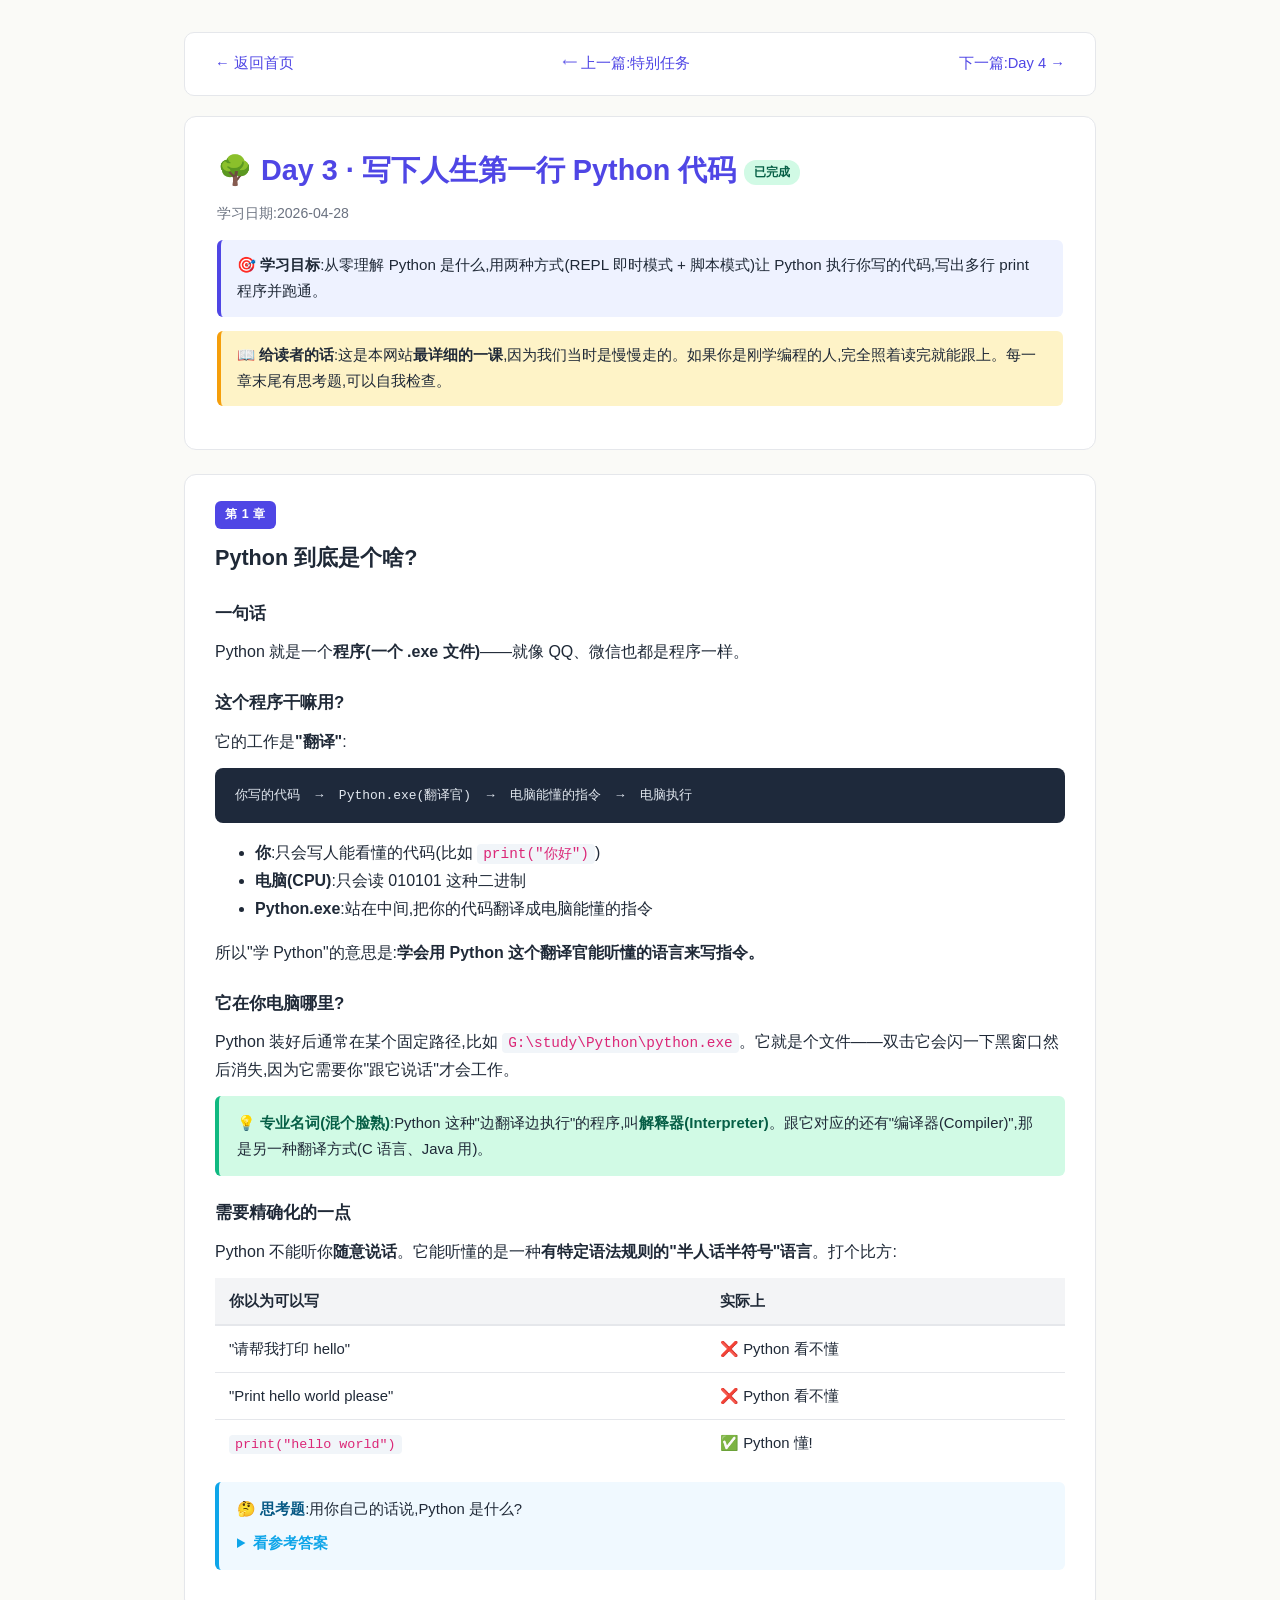
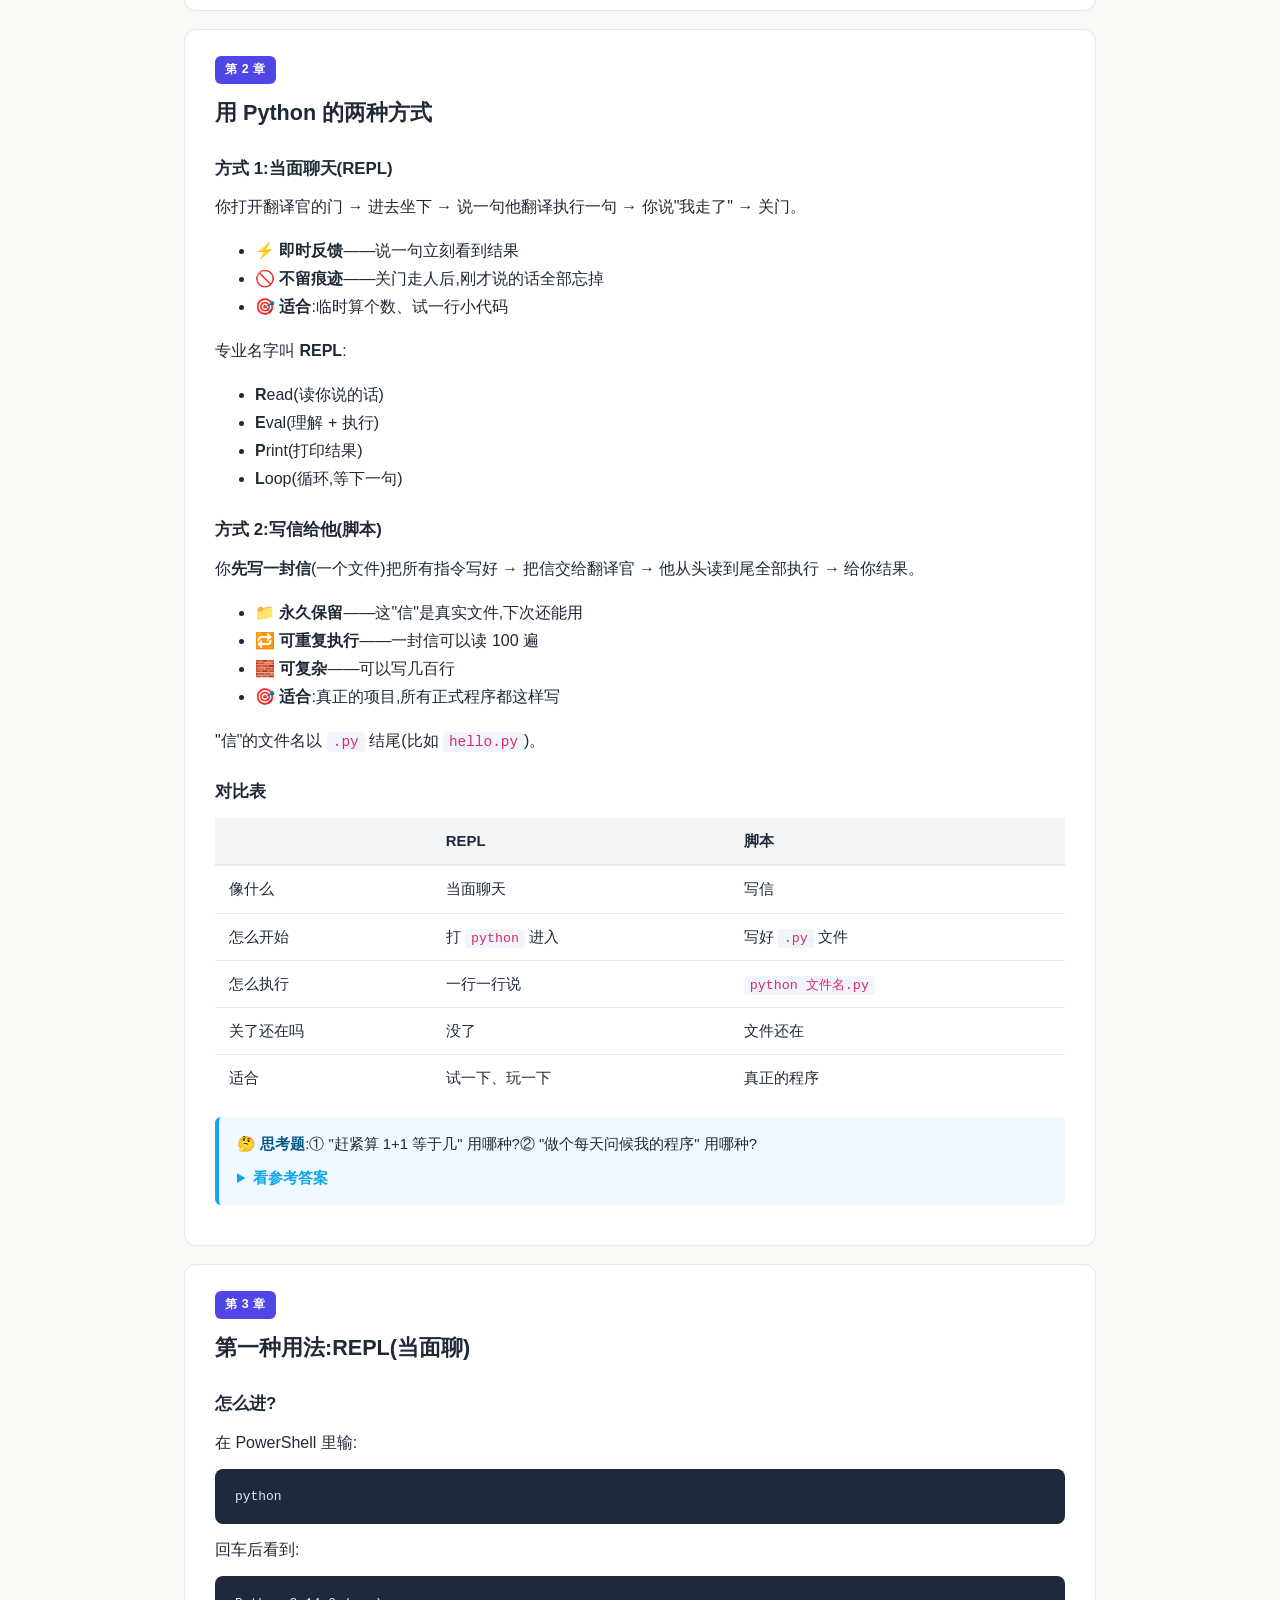
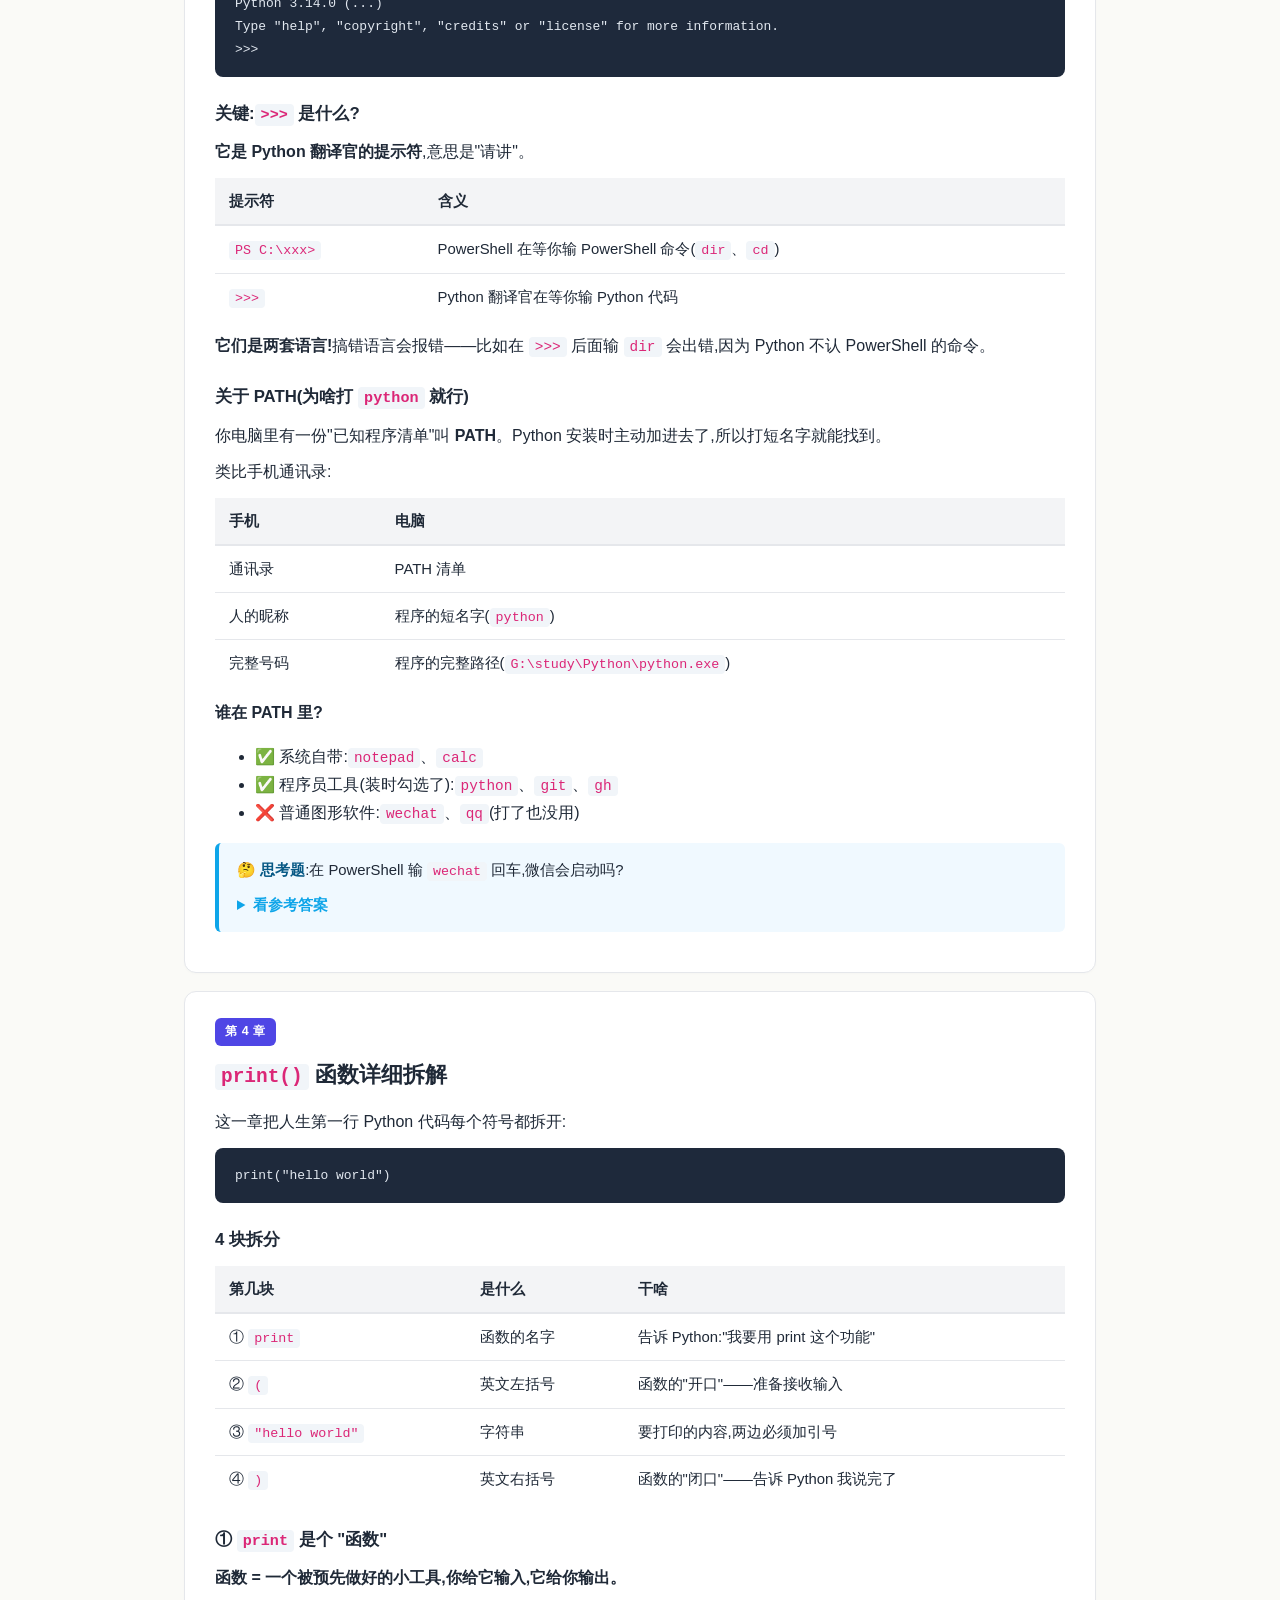
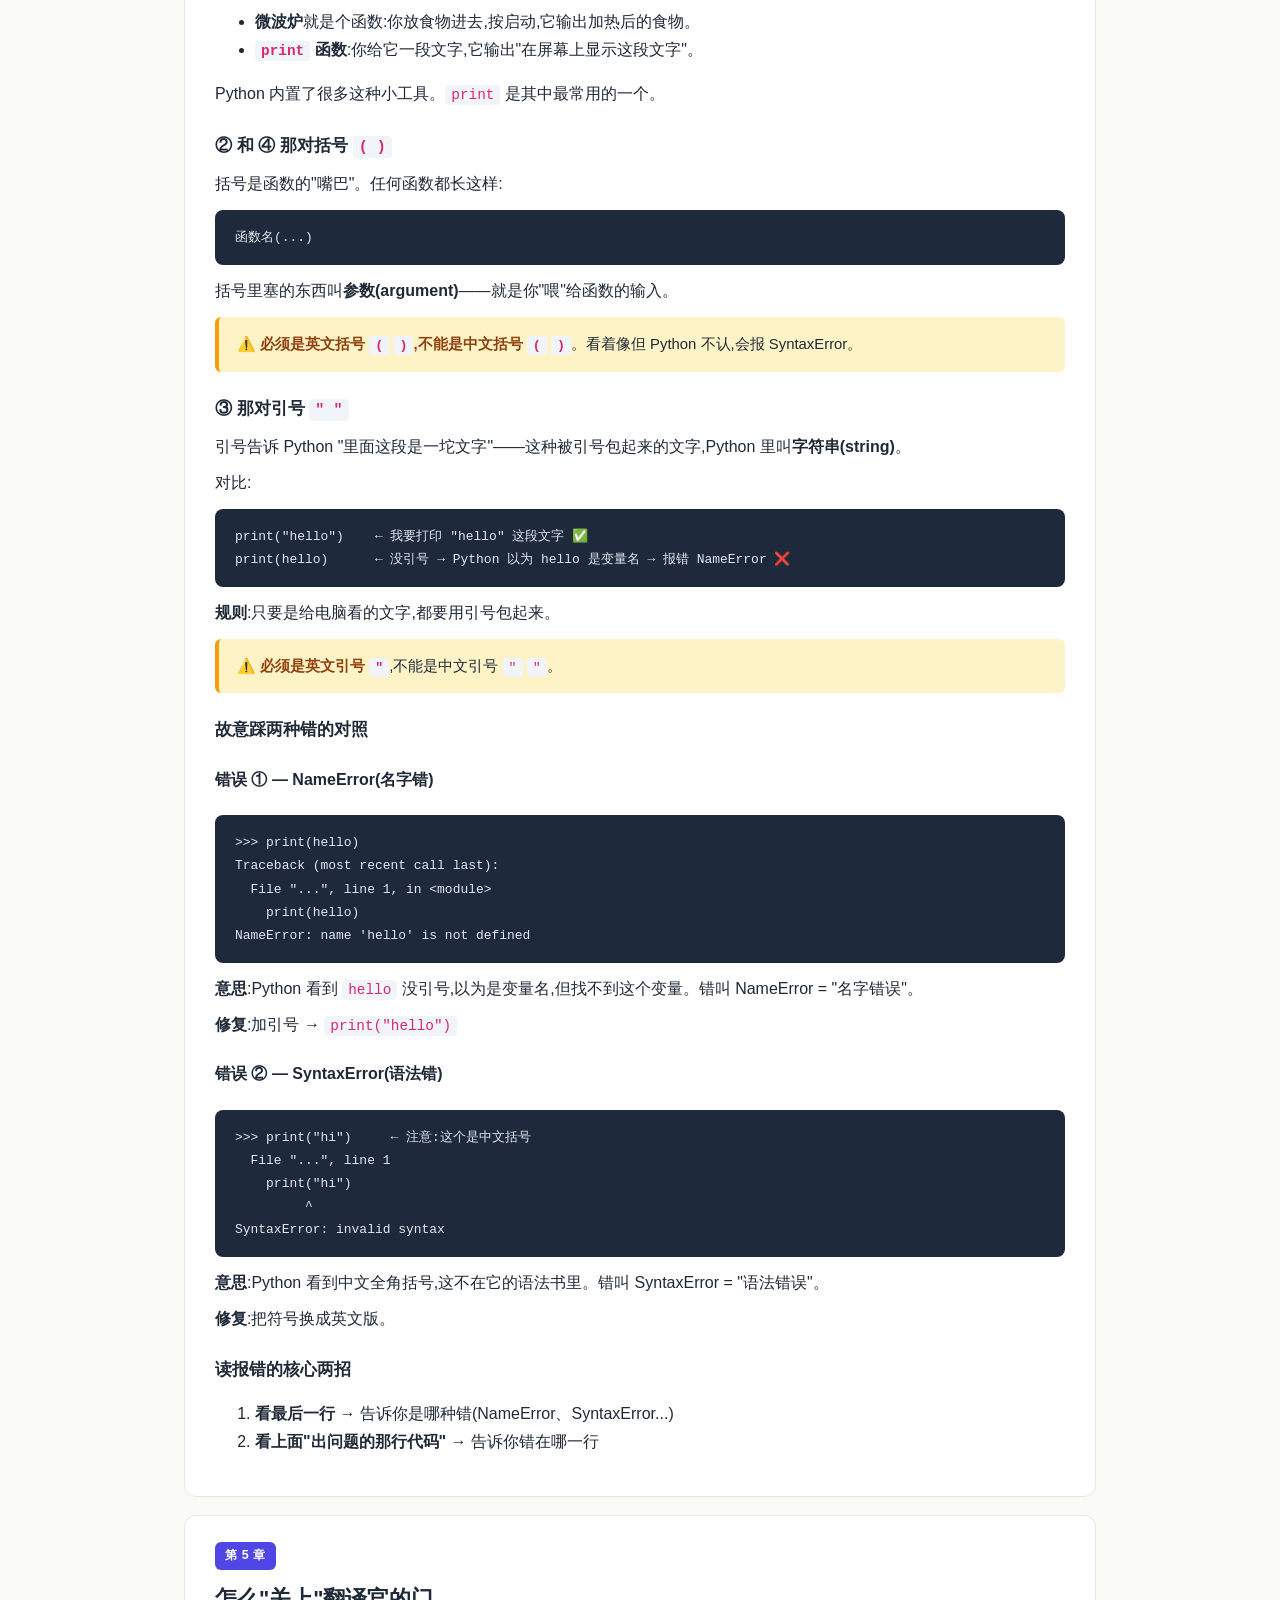
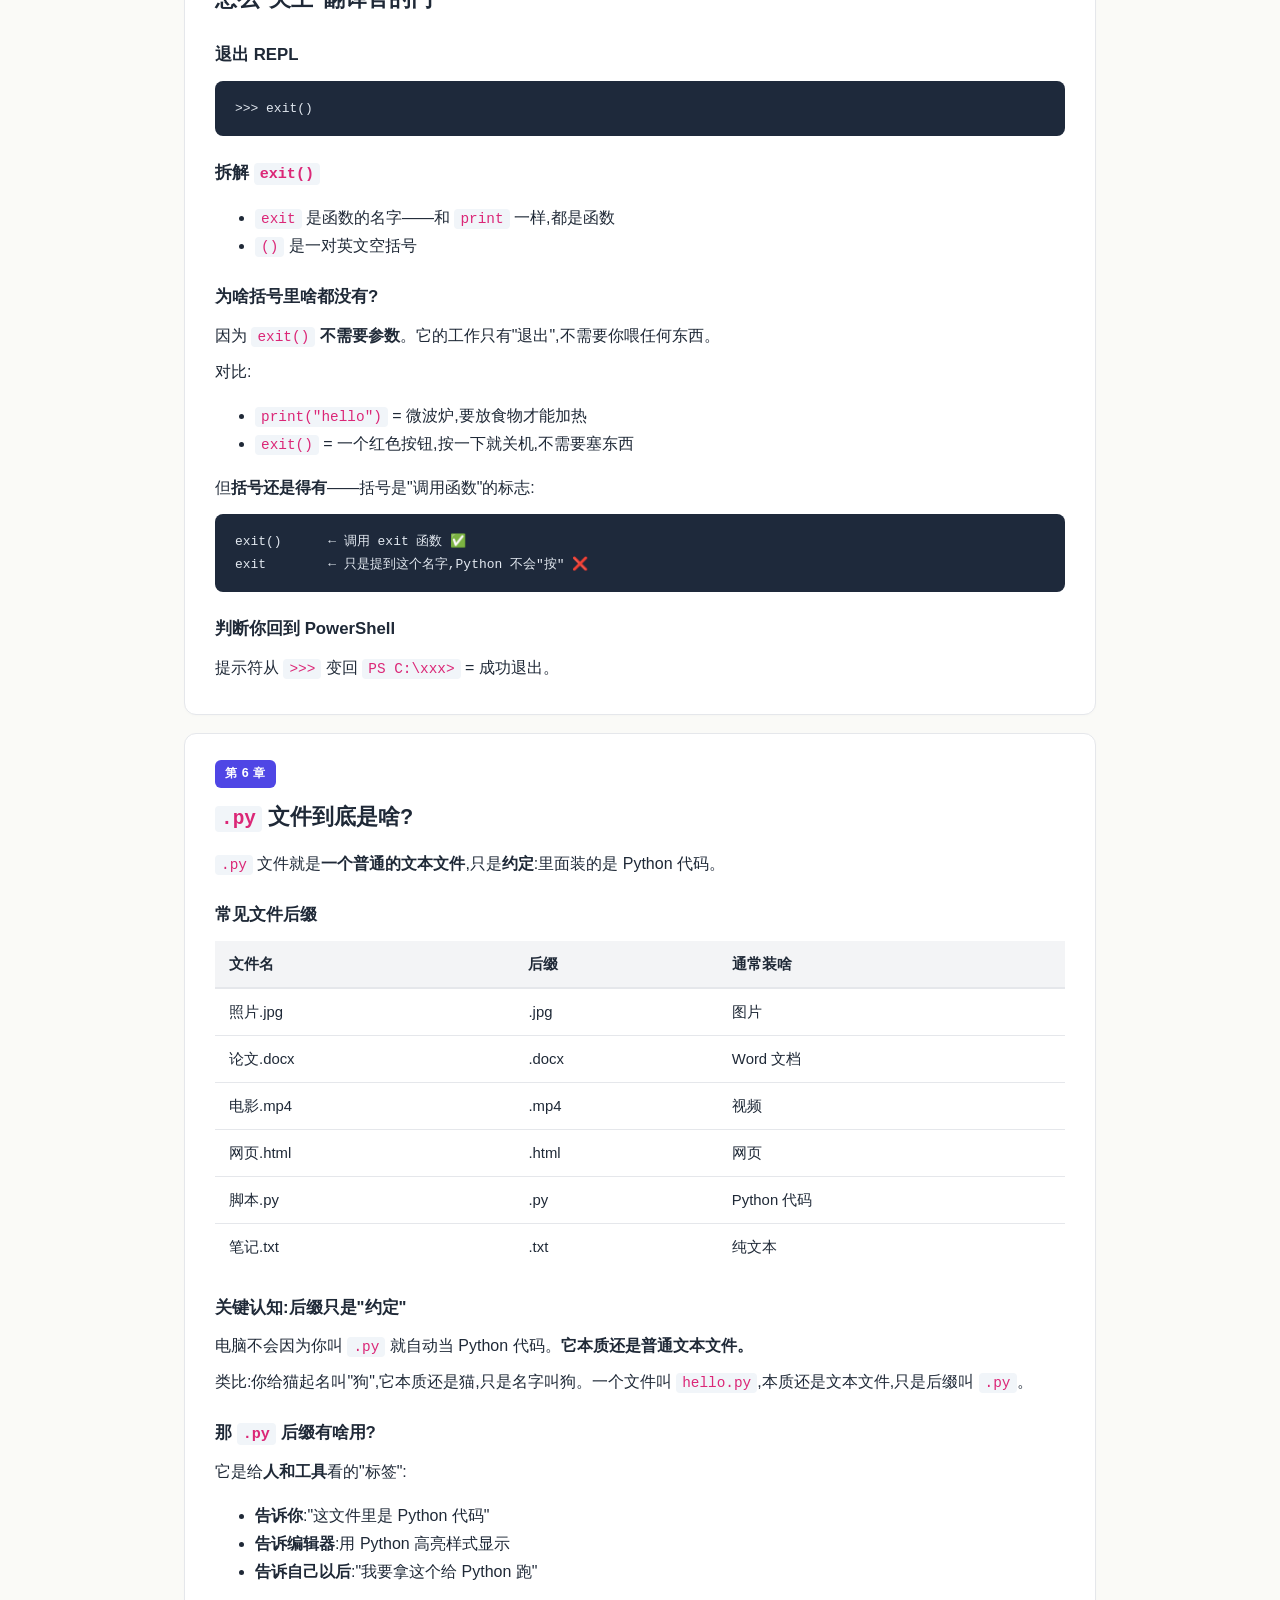
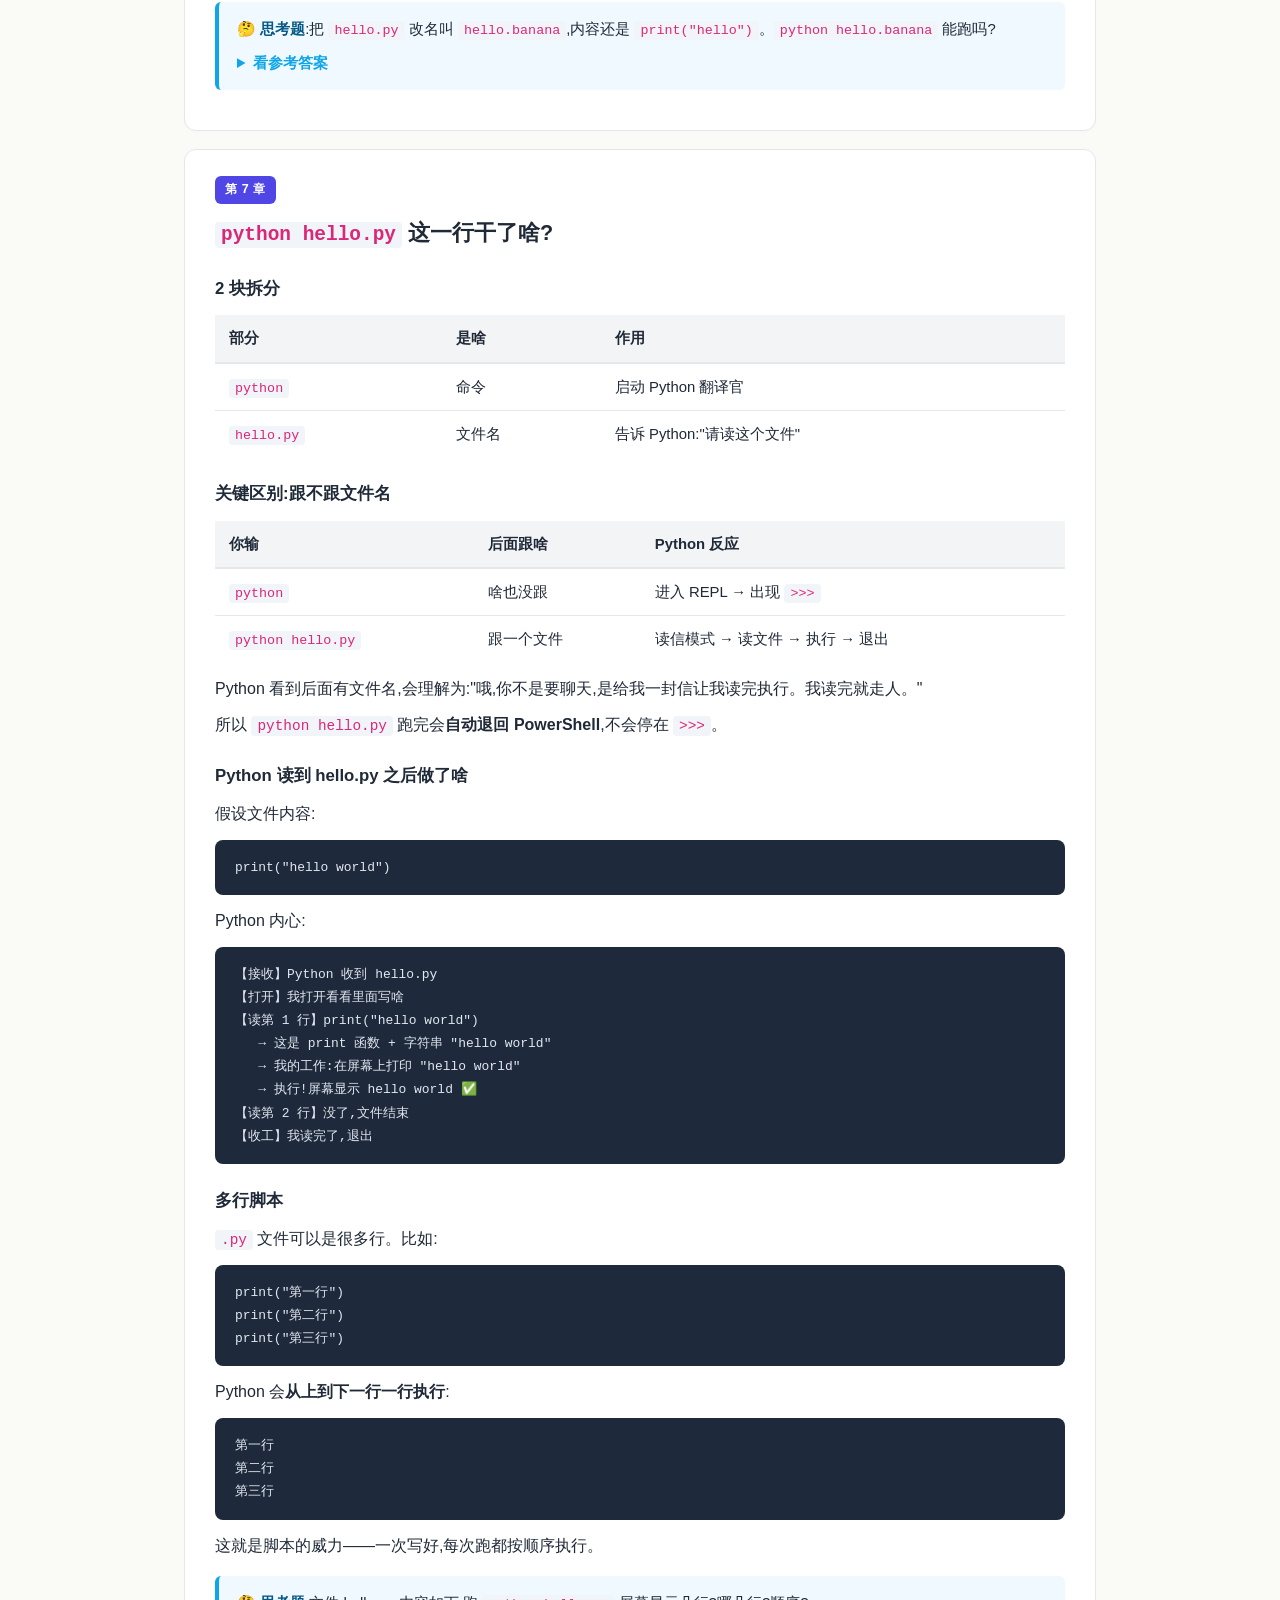
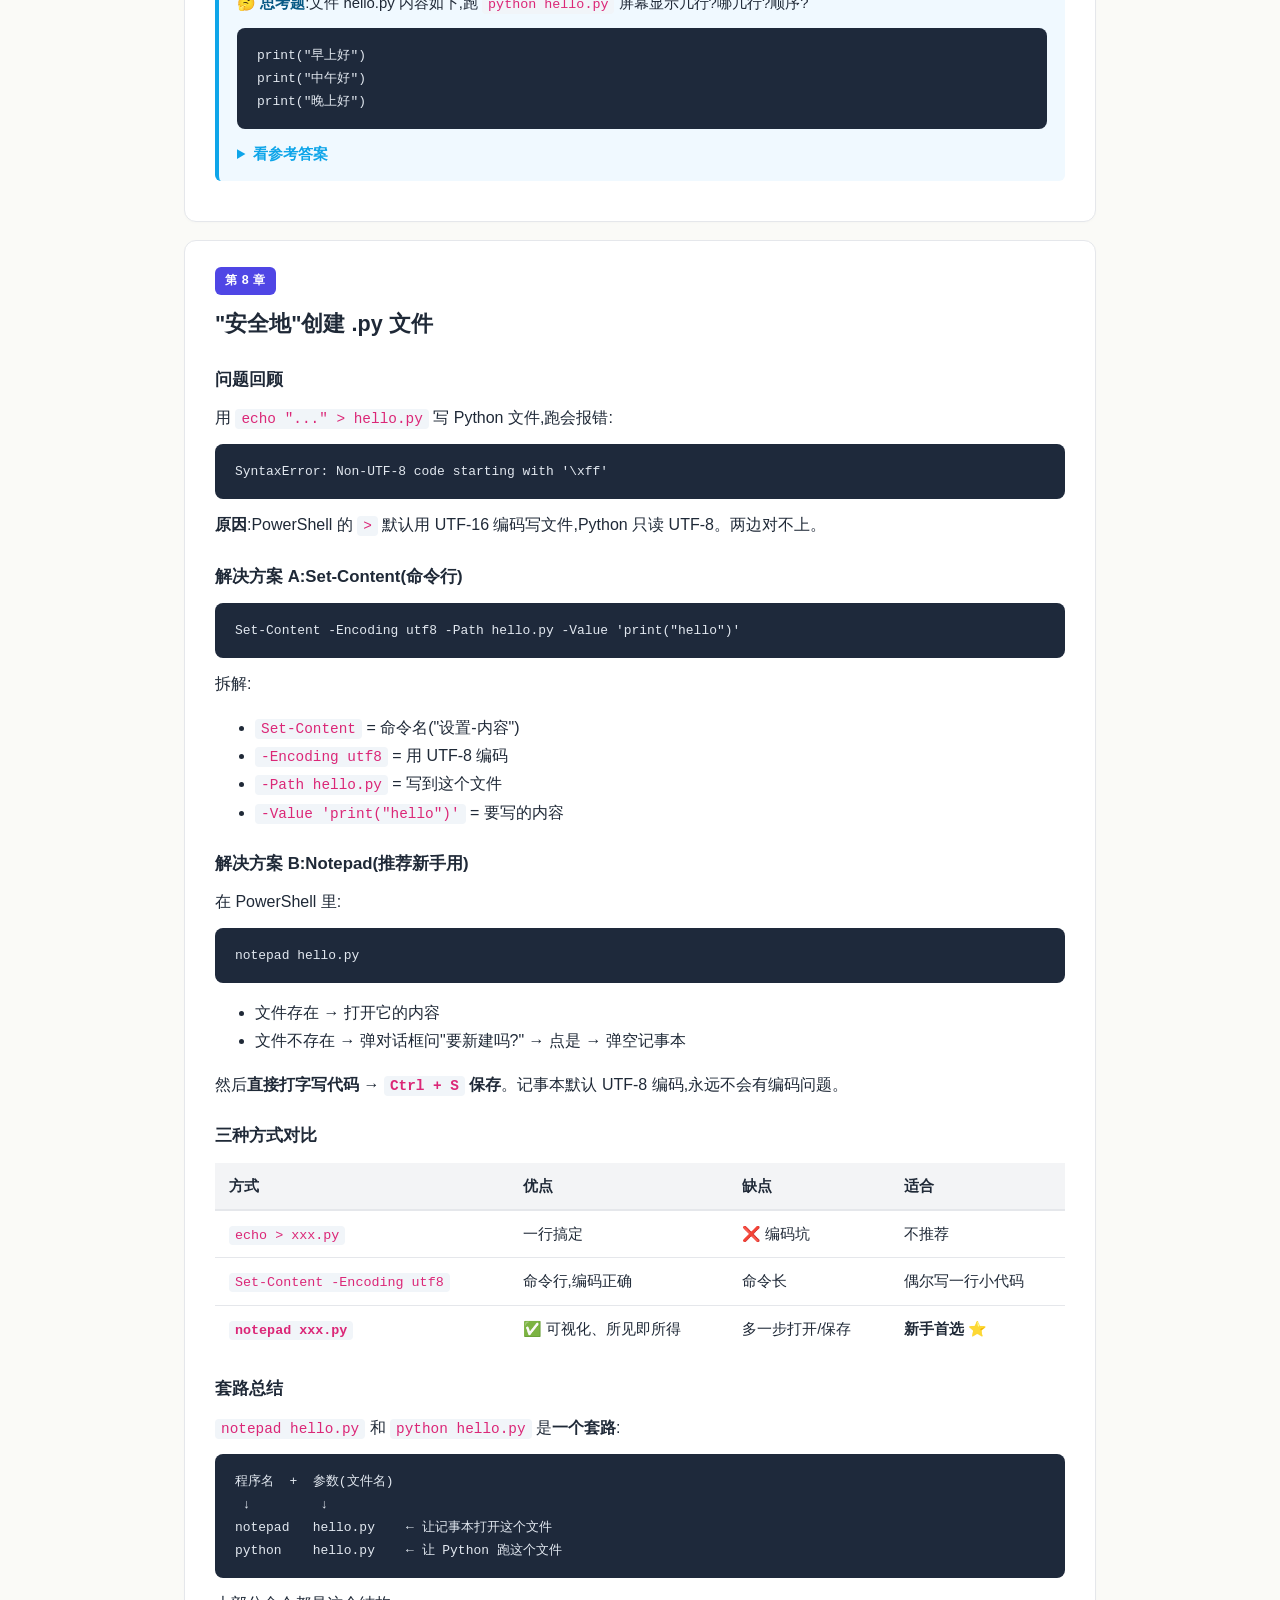
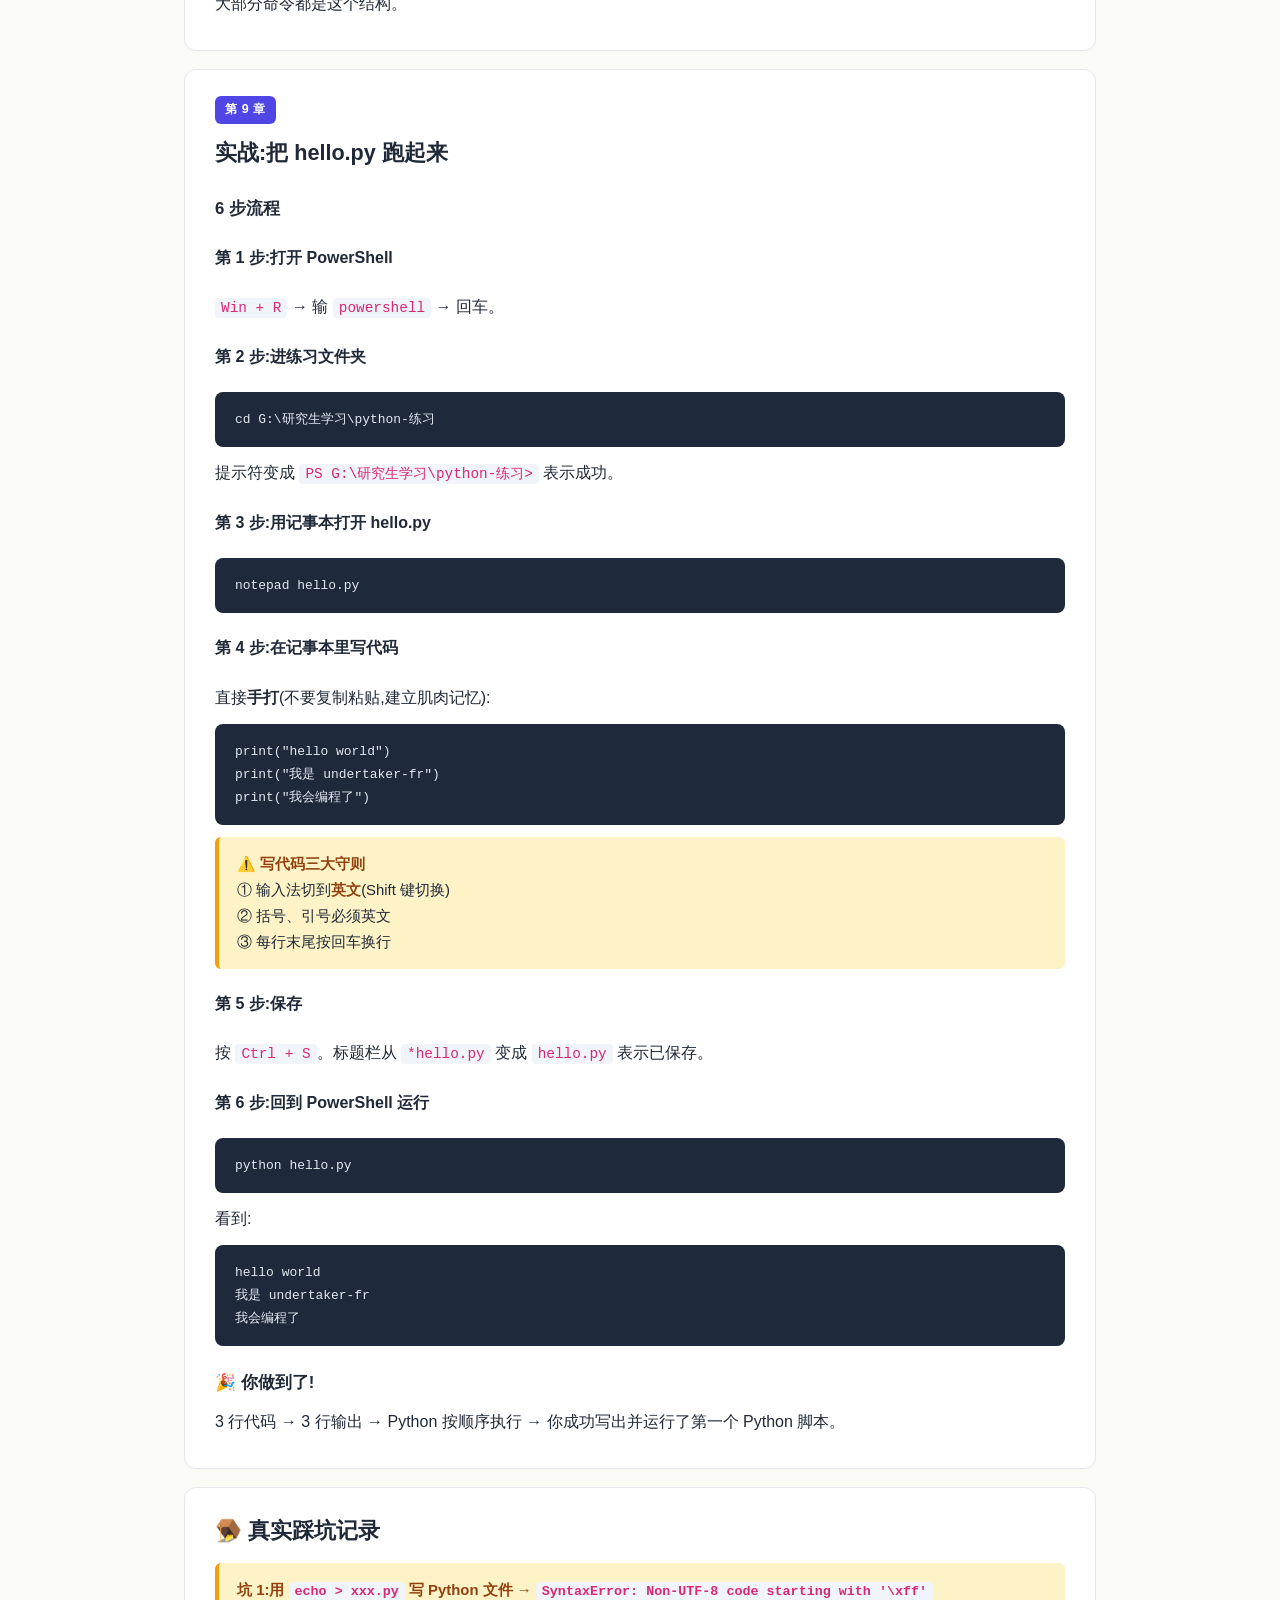
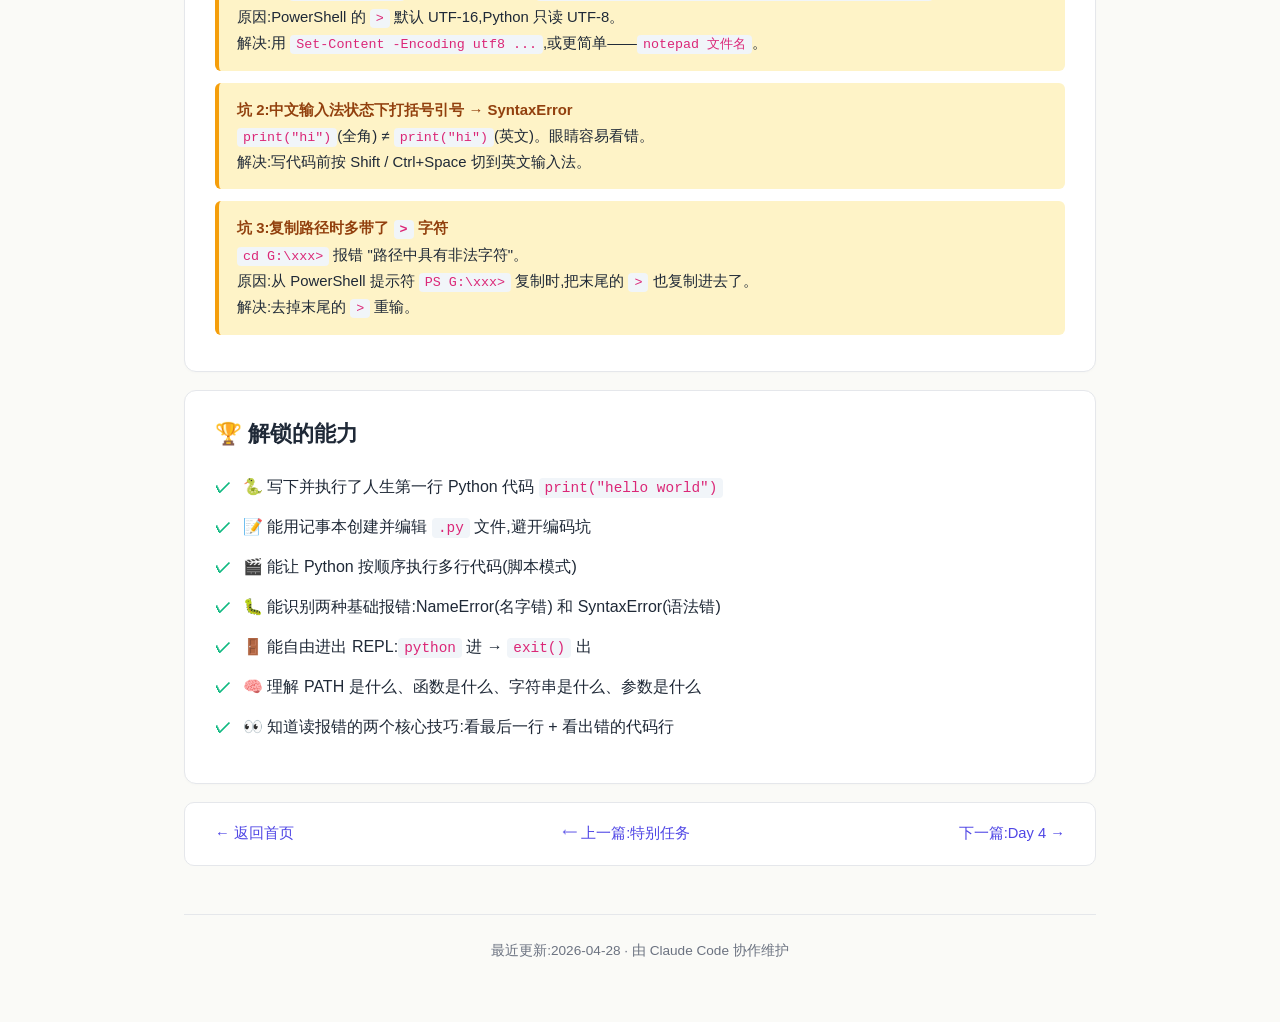
==== commit fd0a7917: "Add Day 4 tutorial: variables, input(), string concatenation - Create day4.html with full 8-chapter " ====
--- a/day3.html
+++ b/day3.html
@@ -13,7 +13,7 @@
   <nav class="page-nav">
     <a href="index.html">← 返回首页</a>
     <a href="deployment.html">⟵ 上一篇:特别任务</a>
-    <span class="nav-disabled">下一篇:Day 4 (待完成) →</span>
+    <a href="day4.html">下一篇:Day 4 →</a>
   </nav>
 
   <header class="day-header">
@@ -497,7 +497,7 @@
   <nav class="page-nav">
     <a href="index.html">← 返回首页</a>
     <a href="deployment.html">⟵ 上一篇:特别任务</a>
-    <span class="nav-disabled">下一篇:Day 4 (待完成) →</span>
+    <a href="day4.html">下一篇:Day 4 →</a>
   </nav>
 
   <footer>
